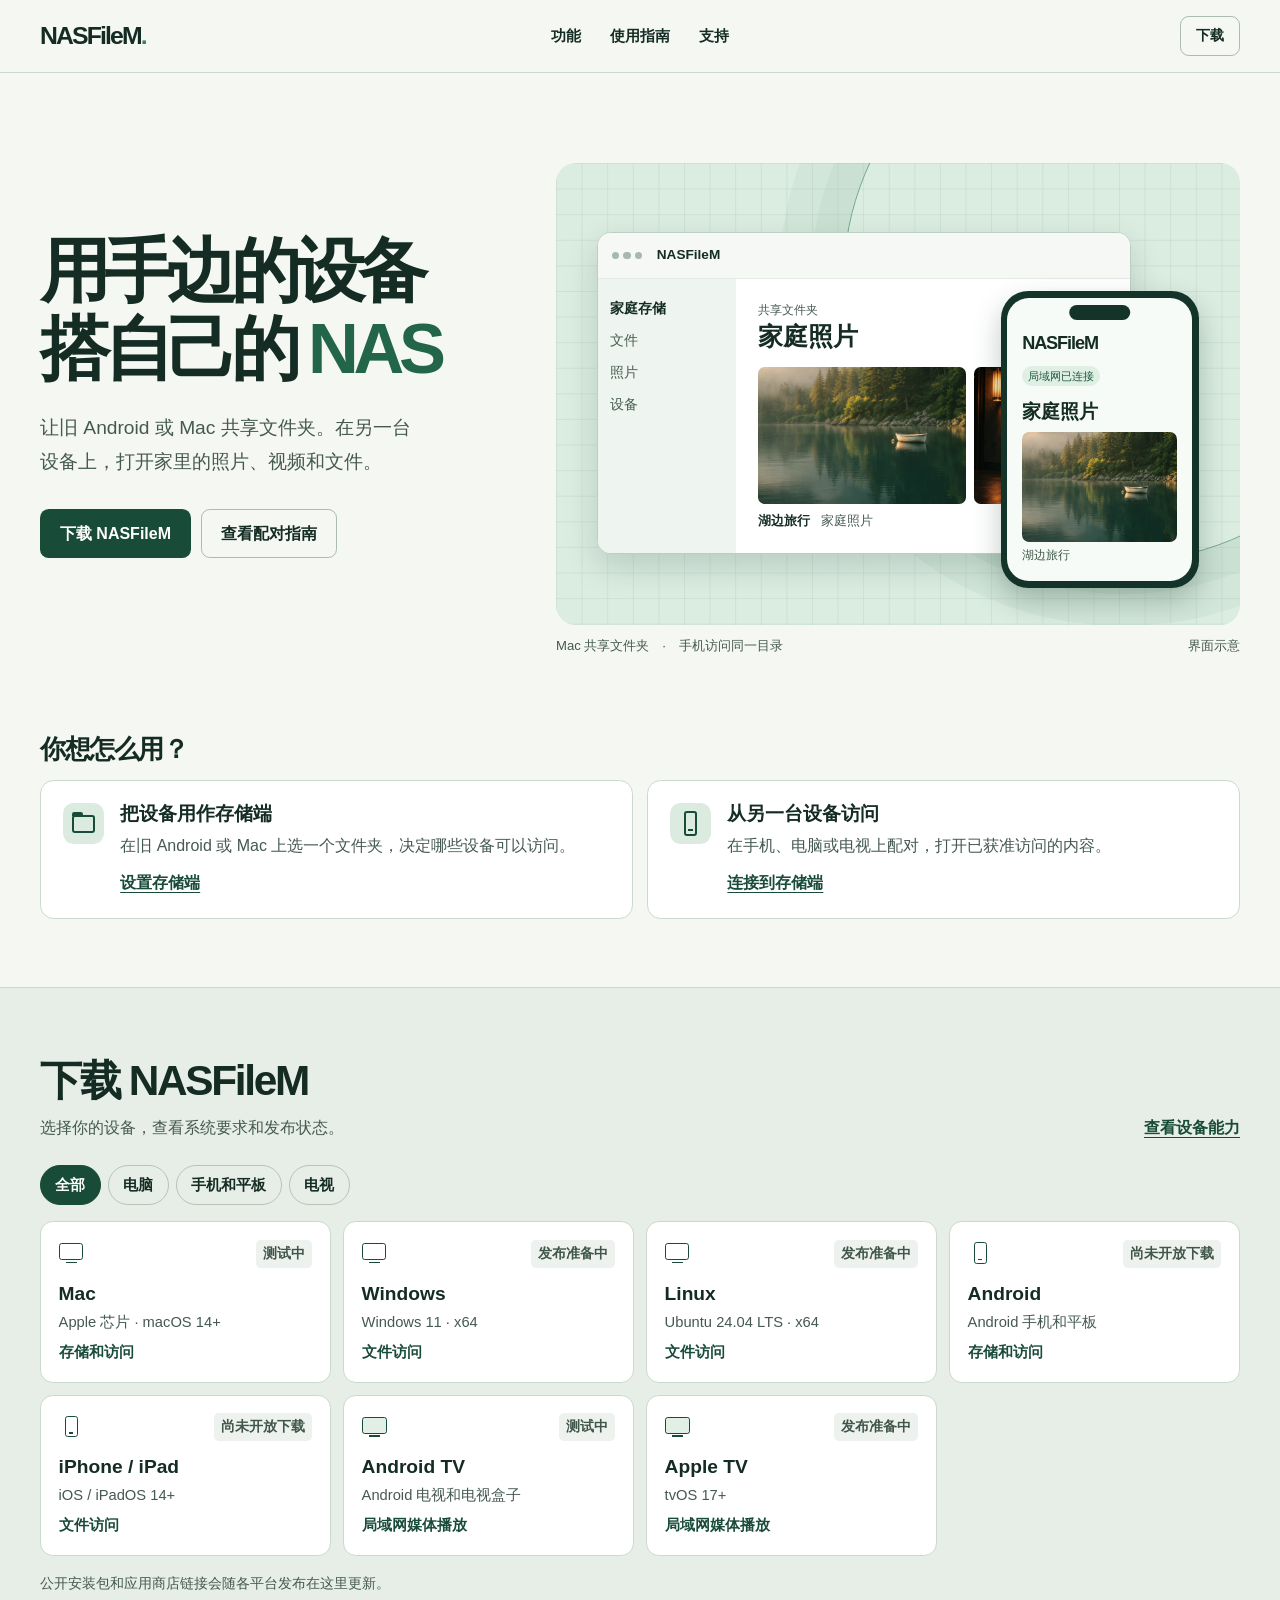
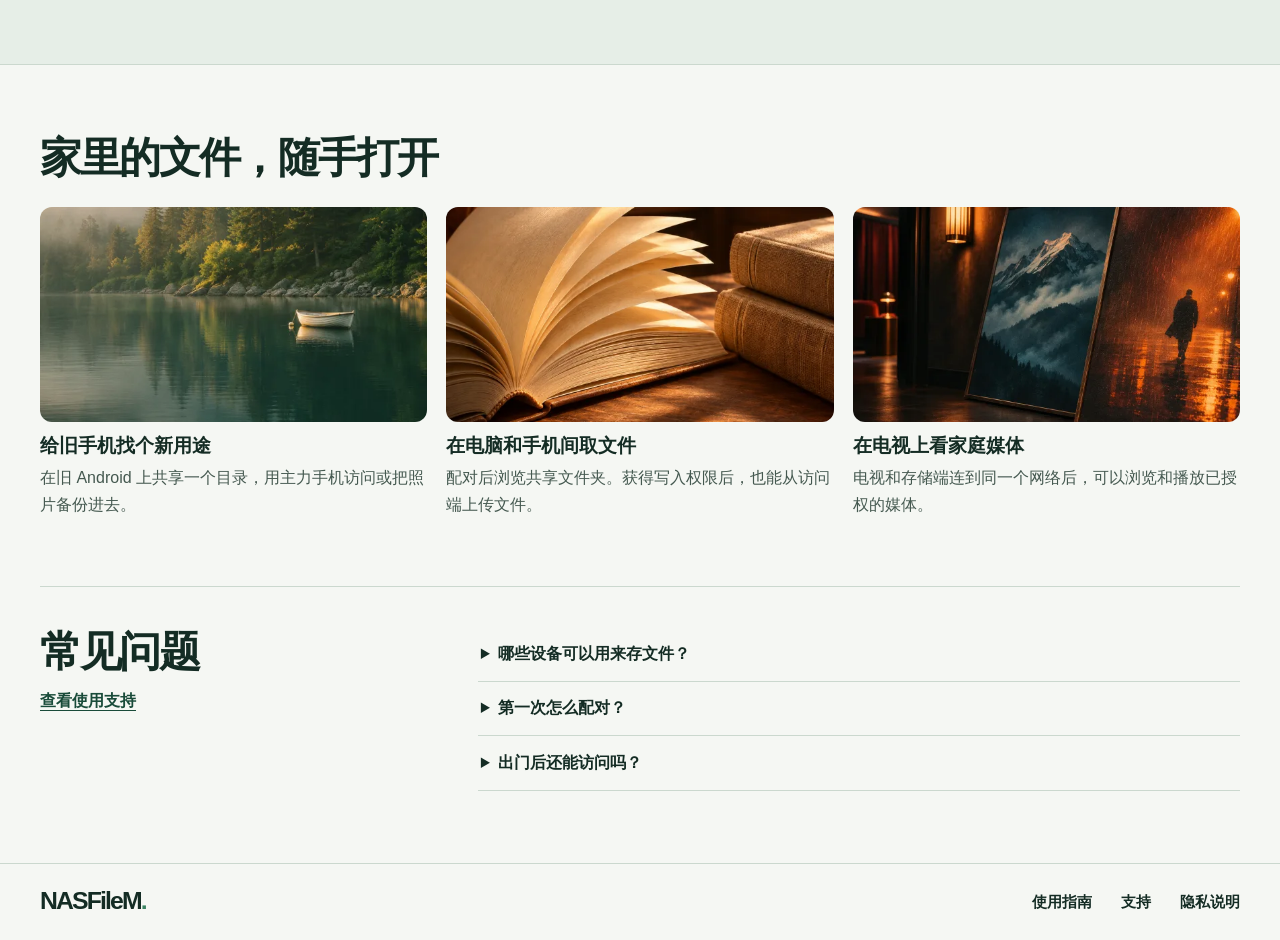
==== index.html @ f86e47be "Build NASFileM website" ====
<!doctype html>
<html lang="zh-CN">
<head>
  <meta charset="utf-8">
  <meta name="viewport" content="width=device-width, initial-scale=1">
  <meta name="theme-color" content="#f5f7f3">
  <meta name="description" content="用旧 Android 或 Mac 搭建自己的 NAS，从手机、电脑和电视访问家庭文件。查看 NASFileM 各平台的发布状态和配对指南。">
  <meta property="og:type" content="website">
  <meta property="og:title" content="NASFileM · 用手边的设备搭自己的 NAS">
  <meta property="og:description" content="在旧 Android 或 Mac 上共享文件夹，用另一台设备打开照片、视频和文件。">
  <title>NASFileM · 用手边的设备搭自己的 NAS</title>
  <link rel="stylesheet" href="assets/site.css">
  <script src="assets/releases.js" defer></script>
  <script src="assets/site.js" defer></script>
</head>
<body>
<a class="skip" href="#main">跳到主要内容</a>
<header class="site-header">
  <div class="shell header-inner">
    <a class="wordmark" href="./" aria-label="NASFileM 首页">NASFileM<span aria-hidden="true">.</span></a>
    <nav aria-label="主导航">
      <a href="#features">功能</a><a href="guide/">使用指南</a><a href="support/">支持</a>
    </nav>
    <a class="button small outline" href="#download">下载</a>
  </div>
</header>
<main id="main">
  <section class="shell hero" aria-labelledby="hero-title">
    <div class="hero-copy">
      <h1 id="hero-title">用手边的设备<br>搭自己的 <em>NAS</em></h1>
      <p>让旧 Android 或 Mac 共享文件夹。在另一台设备上，打开家里的照片、视频和文件。</p>
      <div class="actions">
        <a class="button primary" href="#download">下载 NASFileM</a>
        <a class="button outline" href="guide/">查看配对指南</a>
      </div>
    </div>
    <figure class="hero-figure">
      <div class="demo" aria-hidden="true">
        <div class="demo-desktop">
          <div class="window-bar"><span class="traffic-light"><i></i><i></i><i></i></span><span>NASFileM</span></div>
          <div class="desktop-content">
            <div class="demo-sidebar"><b>家庭存储</b><span>文件</span><span>照片</span><span>设备</span></div>
            <div class="demo-files">
              <div class="demo-file-header"><div><small>共享文件夹</small><strong>家庭照片</strong></div><span class="demo-status">共享中</span></div>
              <div class="demo-photos">
                <img src="assets/photos.webp" alt="" width="576" height="515" fetchpriority="high">
                <img src="assets/cinema.webp" alt="" width="576" height="424">
              </div>
              <div class="demo-file-caption">湖边旅行 <span>家庭照片</span></div>
            </div>
          </div>
        </div>
        <div class="demo-phone">
          <div class="phone-camera"></div>
          <div class="phone-content">
            <div class="phone-brand">NASFileM</div>
            <div class="phone-connection">局域网已连接</div>
            <b>家庭照片</b>
            <img src="assets/photos.webp" alt="" width="576" height="515">
            <div class="phone-caption">湖边旅行</div>
          </div>
        </div>
      </div>
      <figcaption><span>Mac 共享文件夹</span><span>手机访问同一目录</span><span>界面示意</span></figcaption>
    </figure>
  </section>

  <section class="shell roles" aria-labelledby="roles-title">
    <h2 id="roles-title">你想怎么用？</h2>
    <div class="role-grid">
      <article class="role">
        <span class="role-icon storage-icon" aria-hidden="true"></span>
        <div><h3>把设备用作存储端</h3><p>在旧 Android 或 Mac 上选一个文件夹，决定哪些设备可以访问。</p><a class="text-link" href="guide/#host">设置存储端</a></div>
      </article>
      <article class="role">
        <span class="role-icon access-icon" aria-hidden="true"></span>
        <div><h3>从另一台设备访问</h3><p>在手机、电脑或电视上配对，打开已获准访问的内容。</p><a class="text-link" href="guide/#pair">连接到存储端</a></div>
      </article>
    </div>
  </section>

  <section class="download-section" id="download" aria-labelledby="download-title">
    <div class="shell">
      <div class="section-heading">
        <div><h2 id="download-title">下载 NASFileM</h2><p>选择你的设备，查看系统要求和发布状态。</p></div>
        <a class="text-link" href="guide/#devices">查看设备能力</a>
      </div>
      <div class="filters" aria-label="筛选设备类型" hidden>
        <button type="button" data-filter="all" aria-pressed="true">全部</button>
        <button type="button" data-filter="desktop" aria-pressed="false">电脑</button>
        <button type="button" data-filter="mobile" aria-pressed="false">手机和平板</button>
        <button type="button" data-filter="tv" aria-pressed="false">电视</button>
      </div>
      <div class="platform-grid">
        <article class="platform" data-platform="mac" data-kind="desktop">
          <div class="platform-top"><span class="device-icon computer" aria-hidden="true"></span><span data-status>测试中</span></div>
          <h3>Mac</h3><p>Apple 芯片 · macOS 14+</p><p class="device-role">存储和访问</p><div class="release-actions" data-download></div>
        </article>
        <article class="platform" data-platform="windows" data-kind="desktop">
          <div class="platform-top"><span class="device-icon computer" aria-hidden="true"></span><span data-status>发布准备中</span></div>
          <h3>Windows</h3><p>Windows 11 · x64</p><p class="device-role">文件访问</p><div class="release-actions" data-download></div>
        </article>
        <article class="platform" data-platform="linux" data-kind="desktop">
          <div class="platform-top"><span class="device-icon computer" aria-hidden="true"></span><span data-status>发布准备中</span></div>
          <h3>Linux</h3><p>Ubuntu 24.04 LTS · x64</p><p class="device-role">文件访问</p><div class="release-actions" data-download></div>
        </article>
        <article class="platform" data-platform="android" data-kind="mobile">
          <div class="platform-top"><span class="device-icon phone" aria-hidden="true"></span><span data-status>尚未开放下载</span></div>
          <h3>Android</h3><p>Android 手机和平板</p><p class="device-role">存储和访问</p><div class="release-actions" data-download></div>
        </article>
        <article class="platform" data-platform="ios" data-kind="mobile">
          <div class="platform-top"><span class="device-icon phone" aria-hidden="true"></span><span data-status>尚未开放下载</span></div>
          <h3>iPhone / iPad</h3><p>iOS / iPadOS 14+</p><p class="device-role">文件访问</p><div class="release-actions" data-download></div>
        </article>
        <article class="platform" data-platform="android-tv" data-kind="tv">
          <div class="platform-top"><span class="device-icon television" aria-hidden="true"></span><span data-status>测试中</span></div>
          <h3>Android TV</h3><p>Android 电视和电视盒子</p><p class="device-role">局域网媒体播放</p><div class="release-actions" data-download></div>
        </article>
        <article class="platform" data-platform="apple-tv" data-kind="tv">
          <div class="platform-top"><span class="device-icon television" aria-hidden="true"></span><span data-status>发布准备中</span></div>
          <h3>Apple TV</h3><p>tvOS 17+</p><p class="device-role">局域网媒体播放</p><div class="release-actions" data-download></div>
        </article>
      </div>
      <p class="release-note" data-release-note>公开安装包和应用商店链接会随各平台发布在这里更新。</p>
    </div>
  </section>

  <section class="shell features" id="features" aria-labelledby="features-title">
    <div class="section-heading"><div><h2 id="features-title">家里的文件，随手打开</h2></div></div>
    <div class="feature-grid">
      <article><img src="assets/photos.webp" alt="" width="576" height="515" loading="lazy"><h3>给旧手机找个新用途</h3><p>在旧 Android 上共享一个目录，用主力手机访问或把照片备份进去。</p></article>
      <article><img src="assets/books.webp" alt="" width="576" height="507" loading="lazy"><h3>在电脑和手机间取文件</h3><p>配对后浏览共享文件夹。获得写入权限后，也能从访问端上传文件。</p></article>
      <article><img src="assets/cinema.webp" alt="" width="576" height="424" loading="lazy"><h3>在电视上看家庭媒体</h3><p>电视和存储端连到同一个网络后，可以浏览和播放已授权的媒体。</p></article>
    </div>
  </section>

  <section class="shell home-faq" aria-labelledby="faq-title">
    <div><h2 id="faq-title">常见问题</h2><a class="text-link" href="support/">查看使用支持</a></div>
    <div class="faq-list">
      <details><summary>哪些设备可以用来存文件？</summary><p>旧 Android 或 Apple 芯片 Mac 可以用作存储端。文件保存在你选定的文件夹中。</p></details>
      <details><summary>第一次怎么配对？</summary><p>先让两台设备连上同一个局域网。在存储端打开添加设备，访问端扫描二维码或粘贴配对码，再回到存储端批准。<a href="guide/#pair">查看配对步骤</a></p></details>
      <details><summary>出门后还能访问吗？</summary><p>支持跨网访问的平台可以在配对后尝试直连，必要时走中继。存储端需保持运行，实际可用性取决于网络。电视端使用局域网。</p></details>
    </div>
  </section>
</main>
<footer class="site-footer">
  <div class="shell footer-inner">
    <a class="wordmark" href="./" aria-label="NASFileM 首页">NASFileM<span aria-hidden="true">.</span></a>
    <nav aria-label="页脚导航"><a href="guide/">使用指南</a><a href="support/">支持</a><a href="privacy/">隐私说明</a></nav>
  </div>
</footer>
</body>
</html>
---- assets/site.css ----
:root {
  color-scheme: light;
  --paper: #f5f7f3;
  --white: #fff;
  --ink: #142c24;
  --muted: #455950;
  --forest: #194b39;
  --sage: #dcebe0;
  --line: #cbd8ce;
  --sans: -apple-system, BlinkMacSystemFont, "PingFang SC", "Noto Sans CJK SC", "Microsoft YaHei", sans-serif;
}

*, *::before, *::after { box-sizing: border-box; }
[hidden] { display: none !important; }
html { scroll-behavior: smooth; }
body { margin: 0; background: var(--paper); color: var(--ink); font: 1rem/1.65 var(--sans); }
img { display: block; max-width: 100%; }
a { color: inherit; text-underline-offset: .23em; }
button { font: inherit; }
:focus-visible { outline: 3px solid #007d5a; outline-offset: 4px; }
h1, h2, h3, p { margin: 0; }
h1, h2, h3 { line-height: 1.18; }
h2 { font-size: clamp(1.85rem, 4vw, 2.65rem); letter-spacing: -.055em; }
h3 { font-size: 1.2rem; }
p { color: var(--muted); }
section[id], article[id] { scroll-margin-top: 1.5rem; }

.shell { width: min(100% - 4rem, 75rem); margin-inline: auto; }
.skip { position: fixed; top: .75rem; left: .75rem; z-index: 5; transform: translateY(-180%); padding: .65rem 1rem; background: white; }
.skip:focus { transform: none; }
.site-header { border-bottom: 1px solid var(--line); }
.header-inner { display: grid; grid-template-columns: 1fr auto 1fr; align-items: center; gap: 1rem; min-height: 4.5rem; }
.header-inner > .button { justify-self: end; }
.wordmark { font-size: 1.55rem; font-weight: 780; letter-spacing: -.075em; line-height: 1; text-decoration: none; white-space: nowrap; }
.wordmark span { color: #398260; }
nav { display: flex; flex-wrap: wrap; gap: .85rem 1.8rem; }
nav a { font-size: .92rem; font-weight: 600; text-decoration: none; }
nav a:hover, nav a[aria-current="page"] { text-decoration: underline; }
.button { display: inline-flex; justify-content: center; align-items: center; min-height: 3.1rem; padding: .62rem 1.18rem; border: 1px solid transparent; border-radius: .55rem; font-weight: 690; text-decoration: none; line-height: 1.35; }
.button.small { min-height: 2.55rem; padding: .45rem .95rem; font-size: .9rem; }
.primary { background: var(--forest); color: var(--white); }
.primary:hover { background: #103b2b; }
.outline { border-color: #aabbaf; }
.outline:hover { background: #e7efe8; }
.text-link { display: inline-block; font-weight: 700; color: var(--forest); text-decoration-thickness: 1px; }
.text-link:hover { text-decoration-thickness: 2px; }

.hero { display: grid; grid-template-columns: 43% 57%; align-items: center; padding-block: clamp(3.1rem, 7vw, 6rem) clamp(3rem, 6vw, 5rem); }
.hero-copy { position: relative; z-index: 1; padding-right: 1.6rem; padding-bottom: 1.8rem; }
.hero h1 { font-size: clamp(2.5rem, 5.5vw, 5.2rem); font-weight: 790; letter-spacing: -.09em; line-height: 1.1; }
.hero h1 em { color: #226549; font-style: normal; letter-spacing: -.075em; }
.hero-copy p { max-width: 24rem; margin: 1.5rem 0 1.9rem; font-size: clamp(1rem, 1.7vw, 1.2rem); line-height: 1.75; }
.actions { display: flex; gap: .65rem; flex-wrap: wrap; }
.hero-figure { min-width: 0; margin: 0; }
.hero-figure figcaption { display: flex; flex-wrap: wrap; gap: .25rem .8rem; margin-top: .65rem; color: var(--muted); font-size: .82rem; }
.hero-figure figcaption span:first-child::after { content: "·"; margin-left: .8rem; }
.hero-figure figcaption span:last-child { margin-inline-start: auto; }
.demo {
  position: relative;
  isolation: isolate;
  overflow: hidden;
  aspect-ratio: 1.48;
  border-radius: 1.25rem;
  container-type: inline-size;
  background-color: #dbece1;
  background-image: linear-gradient(#245b3f13 1px, transparent 1px), linear-gradient(90deg, #245b3f13 1px, transparent 1px);
  background-size: 1.6rem 1.6rem;
}
.demo::before { content: ""; position: absolute; z-index: -1; width: 82%; aspect-ratio: 1; top: -35%; right: -24%; border: 1px solid #75a68b; border-radius: 50%; box-shadow: 0 0 0 2rem #98bca822, 0 0 0 4rem #98bca822; }
.demo-desktop { position: absolute; left: 6%; top: 15%; width: 78%; border-radius: .85rem; overflow: hidden; background: var(--white); box-shadow: 0 .8rem 2rem #14382b2b; border: 1px solid #b9cfc1; }
.window-bar { display: flex; align-items: center; gap: 2.1cqw; padding: 1.6cqw 2cqw; border-bottom: 1px solid #e4ebe6; background: #f5f8f5; font-weight: 750; font-size: clamp(.58rem, 2cqw, .85rem); }
.traffic-light { display: flex; gap: .6cqw; }
.traffic-light i { width: 1.1cqw; height: 1.1cqw; border-radius: 50%; background: #a7b9ae; }
.desktop-content { display: grid; grid-template-columns: 26% 74%; }
.demo-sidebar { padding: 3.2cqw 1.8cqw; background: #eef4ef; display: flex; flex-direction: column; gap: 2.15cqw; font-size: 2cqw; line-height: 1.25; }
.demo-sidebar span { color: #485d50; }
.demo-files { padding: 3.2cqw 3.2cqw 3.1cqw; }
.demo-file-header { display: flex; align-items: end; justify-content: space-between; margin-bottom: 2.1cqw; gap: 1cqw; }
.demo-file-header small, .demo-file-header strong { display: block; }
.demo-file-header small { color: var(--muted); font-size: 1.8cqw; }
.demo-file-header strong { font-size: 3.7cqw; line-height: 1.25; }
.demo-status { font-size: 1.75cqw; color: var(--forest); background: #dceee0; border-radius: 999px; padding: .4cqw 1.3cqw; white-space: nowrap; }
.demo-photos { display: grid; grid-template-columns: 1.55fr 1fr; gap: 1.1cqw; }
.demo-photos img { width: 100%; height: 20cqw; object-fit: cover; border-radius: .42rem; }
.demo-file-caption { margin-top: 1.1cqw; font-size: 1.85cqw; font-weight: 650; }
.demo-file-caption span { color: var(--muted); margin-left: 1.1cqw; font-weight: 400; }
.demo-phone { position: absolute; right: 6%; bottom: 8%; width: 29%; border-radius: 4cqw; background: #153429; padding: 1cqw; box-shadow: 0 .8rem 1.7rem #14382b45; }
.phone-camera { position: absolute; width: 9cqw; height: 2.15cqw; border-radius: 999px; top: 2.05cqw; left: 50%; translate: -50% 0; background: #153429; }
.phone-content { min-height: 41cqw; padding: 4.6cqw 2.15cqw 2.3cqw; background: #f7fbf7; border-radius: 3.2cqw; }
.phone-brand { font-size: 2.65cqw; font-weight: 780; letter-spacing: -.06em; }
.phone-connection { color: #1f5940; background: #dfefe2; border-radius: 999px; width: fit-content; margin: 1cqw 0 1.45cqw; padding: .15cqw .9cqw; font-size: 1.6cqw; }
.phone-content b { display: block; font-size: 2.75cqw; margin-bottom: .8cqw; }
.phone-content img { width: 100%; height: 16cqw; object-fit: cover; border-radius: .45rem; }
.phone-caption { color: #42594b; font-size: 1.8cqw; margin-top: .5cqw; }

.roles { padding-bottom: 4.25rem; }
.roles h2 { font-size: 1.65rem; margin-bottom: .95rem; }
.role-grid { display: grid; grid-template-columns: 1fr 1fr; gap: .9rem; }
.role { display: grid; grid-template-columns: auto 1fr; gap: 1rem; background: var(--white); padding: 1.35rem; border: 1px solid var(--line); border-radius: .85rem; }
.role p { margin: .5rem 0 .65rem; }
.role-icon { display: block; position: relative; width: 2.6rem; height: 2.6rem; background: var(--sage); border-radius: .65rem; color: var(--forest); }
.role-icon::before, .role-icon::after, .device-icon::before, .device-icon::after { content: ""; position: absolute; }
.storage-icon::before { inset: .8rem .6rem .7rem; border: 2px solid; border-radius: .18rem; }
.storage-icon::after { top: .61rem; left: .6rem; width: .65rem; height: .21rem; background: currentColor; border-radius: .14rem .14rem 0 0; }
.access-icon::before { inset: .54rem .88rem; border: 2px solid; border-radius: .18rem; }
.access-icon::after { bottom: .84rem; left: 1.14rem; width: .32rem; height: 2px; background: currentColor; }
.section-heading { display: flex; flex-wrap: wrap; justify-content: space-between; align-items: end; gap: .65rem 1.5rem; margin-bottom: 1.5rem; }
.section-heading p { margin-top: .55rem; }

.download-section { padding-block: 4.25rem; background: #e6eee7; border-block: 1px solid var(--line); }
.filters { display: flex; flex-wrap: wrap; gap: .45rem; margin-bottom: 1rem; }
.filters button { cursor: pointer; padding: .38rem .9rem; min-height: 2.5rem; border: 1px solid #b4c5b8; border-radius: 999px; background: transparent; color: var(--ink); font-size: .91rem; font-weight: 620; }
.filters button:hover { background: #d5e5d8; }
.filters button[aria-pressed="true"] { background: var(--forest); color: var(--white); border-color: var(--forest); }
.platform-grid { display: grid; grid-template-columns: repeat(4, minmax(0, 1fr)); gap: .75rem; }
.platform { display: flex; flex-direction: column; min-width: 0; background: var(--white); border: 1px solid var(--line); border-radius: .8rem; padding: 1.1rem; }
.platform-top { display: flex; justify-content: space-between; align-items: center; gap: .35rem; margin-bottom: .95rem; }
.platform-top [data-status] { text-align: center; color: #41564a; background: #edf2ee; font-size: .85rem; font-weight: 620; padding: .18rem .45rem; border-radius: .3rem; }
.platform-top .released { background: #dceee0; color: #194b39; }
.platform h3 { margin-bottom: .25rem; }
.platform p { font-size: .92rem; }
.platform p.device-role { margin-top: .35rem; color: var(--forest); font-weight: 670; }
.device-icon { display: inline-block; flex: 0 0 auto; position: relative; width: 1.6rem; height: 1.5rem; color: var(--forest); }
.device-icon::before { border: 1.6px solid; border-radius: .17rem; }
.computer::before, .television::before { inset: .1rem .05rem .35rem; }
.computer::after, .television::after { bottom: .15rem; left: .47rem; width: .65rem; height: 1.5px; background: currentColor; }
.television::before { inset: .1rem 0 .35rem; background: #e1efe5; }
.phone::before { inset: .04rem .39rem .12rem; }
.phone::after { inset: auto .67rem .35rem; height: 1.5px; background: currentColor; }
.release-actions { display: flex; flex-direction: column; align-items: start; gap: .4rem; }
.release-actions:not(:empty) { margin-top: .85rem; }
.release-actions span { color: var(--muted); font-size: .88rem; }
.store-badge { display: inline-block; max-width: 100%; }
.store-badge img { width: auto; height: 2.5rem; object-fit: contain; }
.release-note { margin-top: 1rem; font-size: .9rem; }

.features { padding-block: 4.25rem; }
.feature-grid { display: grid; grid-template-columns: repeat(3, minmax(0, 1fr)); gap: 1.2rem; }
.feature-grid img { width: 100%; aspect-ratio: 1.8; height: auto; object-fit: cover; border-radius: .75rem; }
.feature-grid h3 { margin: .85rem 0 .45rem; }
.home-faq { display: grid; grid-template-columns: minmax(12rem, .7fr) 1.3fr; gap: 1.7rem; padding-block: 2.5rem 4.5rem; border-top: 1px solid var(--line); }
.home-faq .text-link { margin-top: .7rem; }
details { border-bottom: 1px solid var(--line); }
summary { cursor: pointer; padding: .85rem .2rem; font-weight: 680; }
details p { padding: 0 .2rem 1.05rem; }
details p a { display: inline-block; margin-inline-start: .5rem; }
.site-footer { border-top: 1px solid var(--line); padding-block: 1.6rem; }
.footer-inner { display: flex; flex-wrap: wrap; justify-content: space-between; align-items: center; gap: 1rem; }

.prose { max-width: 55rem; min-height: 60vh; padding-block: 3.5rem 4rem; }
.prose h1 { font-size: clamp(2.15rem, 6vw, 4rem); letter-spacing: -.07em; margin-bottom: .65rem; }
.prose .intro { font-size: 1.12rem; max-width: 38rem; }
.prose > section { margin-top: 2.25rem; padding-top: 1.5rem; border-top: 1px solid var(--line); }
.prose h2 { margin-bottom: .75rem; font-size: 1.65rem; letter-spacing: -.04em; }
.prose h3 { margin: 1rem 0 .5rem; }
.prose p + p { margin-top: .8rem; }
.prose li + li { margin-top: .45rem; }
.prose .actions, .prose .text-link { margin-top: 1rem; }
.device-table { border-collapse: collapse; width: 100%; font-size: .94rem; line-height: 1.45; }
.device-table th, .device-table td { padding: .7rem .45rem; border-bottom: 1px solid var(--line); text-align: start; }
.device-table th { font-weight: 690; }
.device-table tbody td { color: var(--muted); }

@media (max-width: 63rem) {
  .platform-grid { grid-template-columns: repeat(3, minmax(0, 1fr)); }
  .hero h1 { letter-spacing: -.075em; }
}
@media (max-width: 48rem) {
  .shell { width: min(100% - 2.75rem, 75rem); }
  .hero { grid-template-columns: 1fr; gap: 1.4rem; }
  .hero-copy { padding: 0; }
  .hero h1 { font-size: clamp(2.6rem, 9.5vw, 4.15rem); }
  .hero-copy p { margin-block: .95rem 1.2rem; }
  .platform-grid { grid-template-columns: repeat(2, minmax(0, 1fr)); }
  .features, .download-section { padding-block: 3rem; }
  .roles { padding-bottom: 3rem; }
  .home-faq { grid-template-columns: 1fr; gap: .6rem; padding-bottom: 3rem; }
}
@media (max-width: 37rem) {
  .shell { width: calc(100% - 2rem); }
  .header-inner { grid-template-columns: 1fr auto; padding-block: .85rem .65rem; gap: .65rem; }
  .header-inner > nav { grid-column: 1 / -1; grid-row: 2; gap: .55rem 1.25rem; }
  .hero { padding-block: 2.35rem 2.65rem; }
  .role-grid, .feature-grid { grid-template-columns: 1fr; }
  .feature-grid { gap: 1.5rem; }
  .feature-grid img { aspect-ratio: 2; }
  .platform { padding: .75rem; }
  .platform-top { align-items: start; flex-direction: column; margin-bottom: .55rem; }
  .platform-top [data-status] { font-size: .8rem; }
  .button { padding-inline: .8rem; }
  .prose { padding-block: 2.5rem; }
}
@media (prefers-reduced-motion: reduce) {
  html { scroll-behavior: auto; }
}
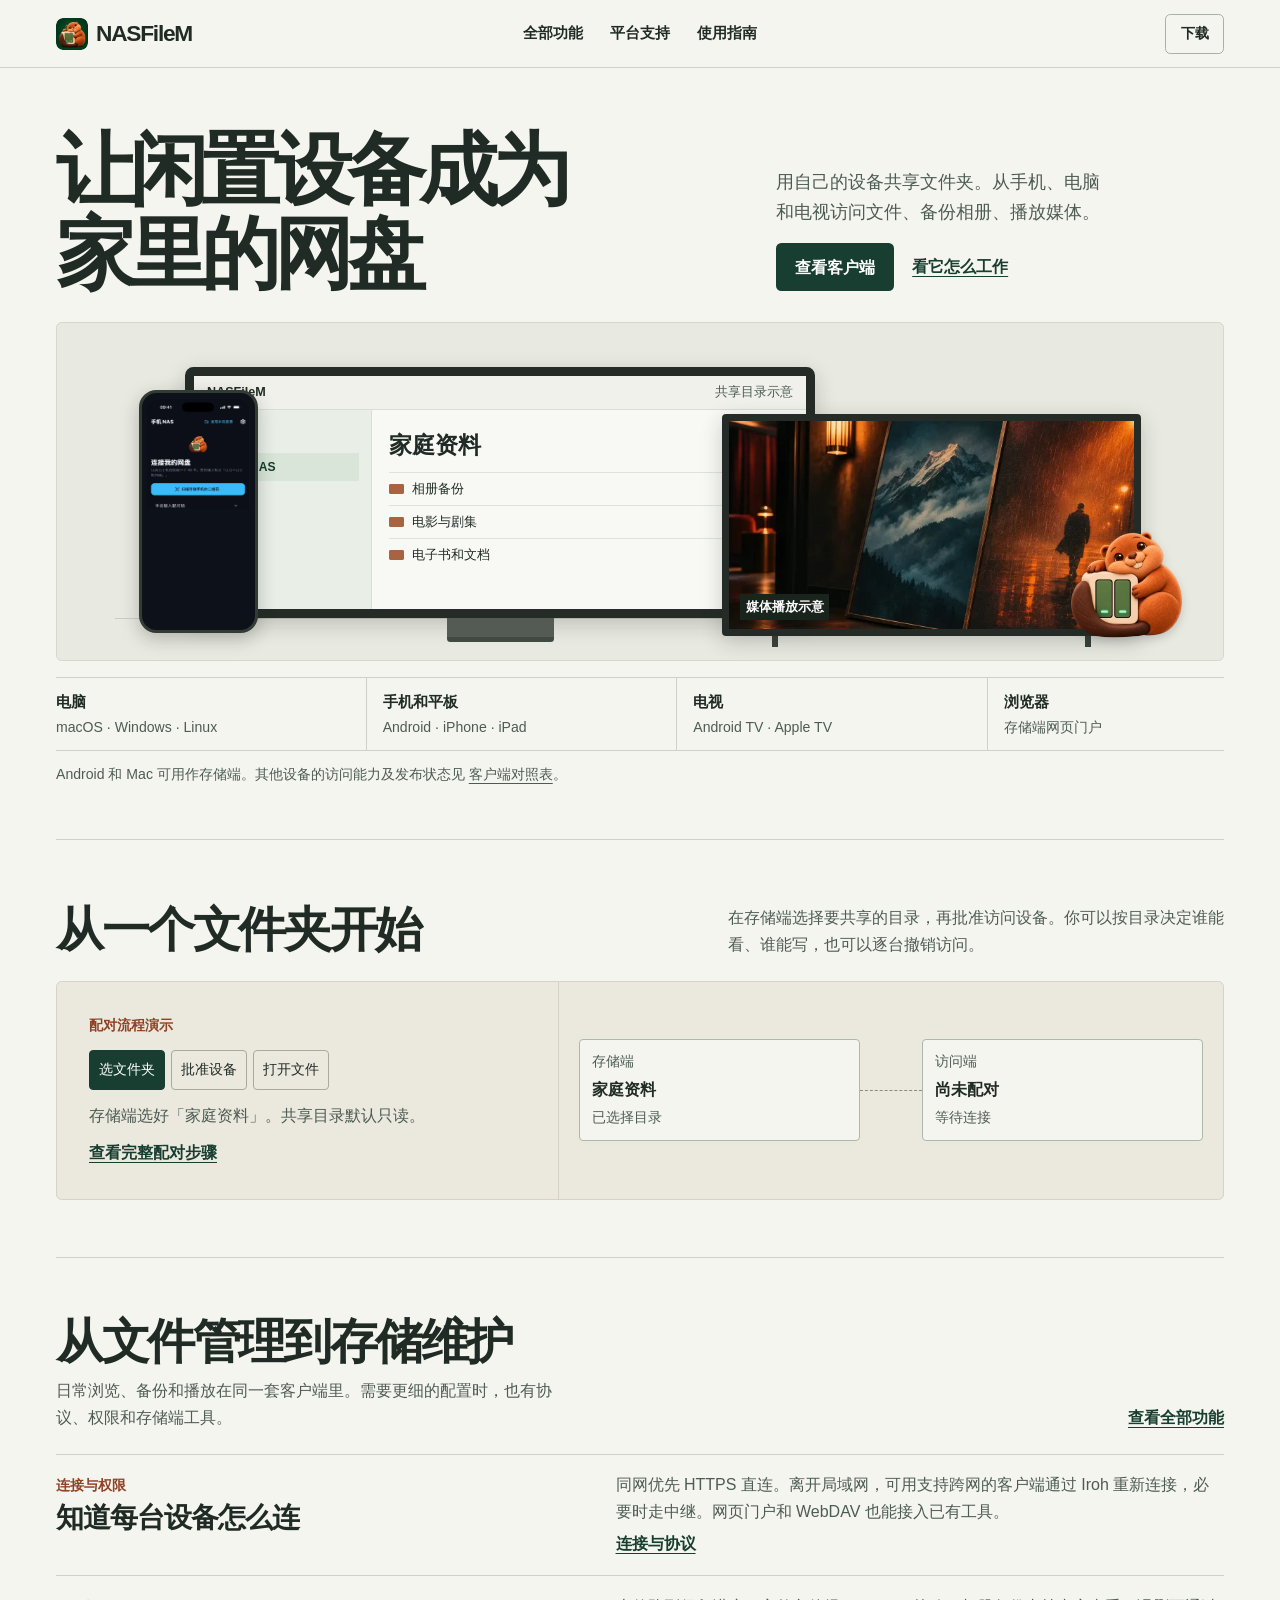
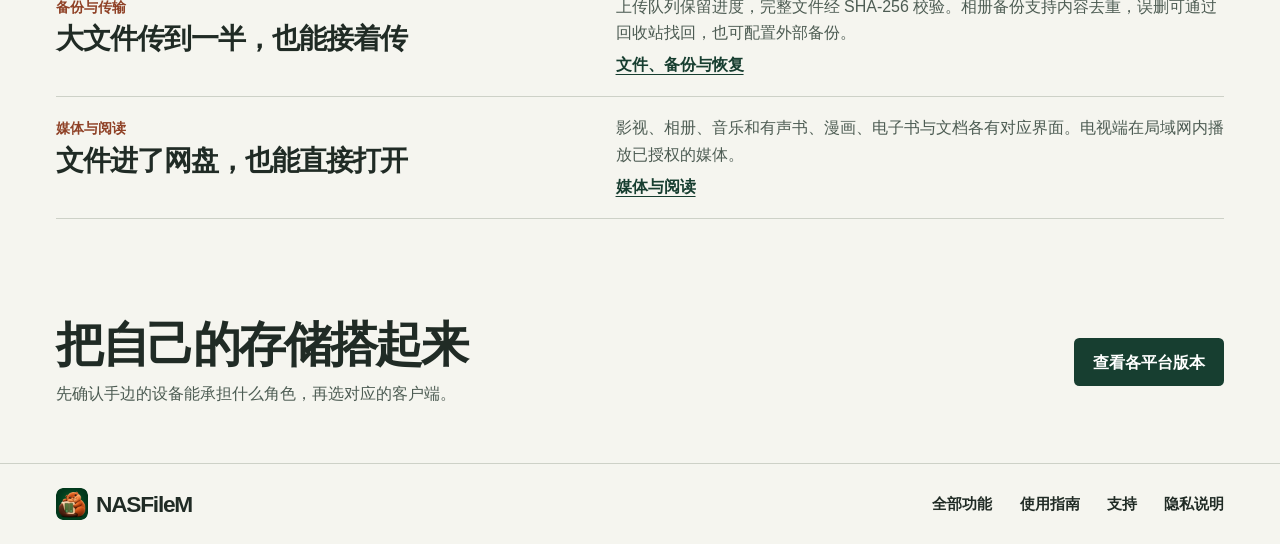
==== commit f2f8ad5b: "Redesign NASFileM site and document platform support" ====
--- a/index.html
+++ b/index.html
@@ -3,151 +3,127 @@
 <head>
   <meta charset="utf-8">
   <meta name="viewport" content="width=device-width, initial-scale=1">
-  <meta name="theme-color" content="#f5f7f3">
-  <meta name="description" content="用旧 Android 或 Mac 搭建自己的 NAS，从手机、电脑和电视访问家庭文件。查看 NASFileM 各平台的发布状态和配对指南。">
+  <meta name="theme-color" content="#f5f5ef">
+  <meta name="description" content="NASFileM 让闲置设备成为家里的网盘。支持手机、平板、电脑和电视客户端，提供文件访问、备份、媒体库和高级存储工具。">
   <meta property="og:type" content="website">
-  <meta property="og:title" content="NASFileM · 用手边的设备搭自己的 NAS">
-  <meta property="og:description" content="在旧 Android 或 Mac 上共享文件夹，用另一台设备打开照片、视频和文件。">
-  <title>NASFileM · 用手边的设备搭自己的 NAS</title>
+  <meta property="og:title" content="NASFileM · 让闲置设备成为家里的网盘">
+  <meta property="og:description" content="用自己的设备共享文件夹，在手机、电脑和电视上访问。">
+  <meta property="og:image" content="https://longdabo.github.io/nasfilem-site/assets/brand/share-1200x630.png">
+  <title>NASFileM · 让闲置设备成为家里的网盘</title>
+  <link rel="icon" href="assets/brand/favicon.ico">
+  <link rel="apple-touch-icon" href="assets/brand/apple-touch-icon.png">
   <link rel="stylesheet" href="assets/site.css">
-  <script src="assets/releases.js" defer></script>
   <script src="assets/site.js" defer></script>
 </head>
 <body>
 <a class="skip" href="#main">跳到主要内容</a>
 <header class="site-header">
   <div class="shell header-inner">
-    <a class="wordmark" href="./" aria-label="NASFileM 首页">NASFileM<span aria-hidden="true">.</span></a>
-    <nav aria-label="主导航">
-      <a href="#features">功能</a><a href="guide/">使用指南</a><a href="support/">支持</a>
-    </nav>
-    <a class="button small outline" href="#download">下载</a>
+    <a class="wordmark" href="./" aria-label="NASFileM 首页"><img src="assets/brand/logo-96.png" alt="" width="32" height="32">NASFileM</a>
+    <nav aria-label="主导航"><a href="features/">全部功能</a><a href="#clients">平台支持</a><a href="guide/">使用指南</a></nav>
+    <a class="button small outline" href="download/">下载</a>
   </div>
 </header>
 <main id="main">
-  <section class="shell hero" aria-labelledby="hero-title">
-    <div class="hero-copy">
-      <h1 id="hero-title">用手边的设备<br>搭自己的 <em>NAS</em></h1>
-      <p>让旧 Android 或 Mac 共享文件夹。在另一台设备上，打开家里的照片、视频和文件。</p>
-      <div class="actions">
-        <a class="button primary" href="#download">下载 NASFileM</a>
-        <a class="button outline" href="guide/">查看配对指南</a>
+  <section class="shell cover" aria-labelledby="hero-title">
+    <div class="cover-heading">
+      <h1 id="hero-title">让闲置设备成为<br>家里的网盘</h1>
+      <div class="cover-intro">
+        <p>用自己的设备共享文件夹。从手机、电脑和电视访问文件、备份相册、播放媒体。</p>
+        <div class="actions"><a class="button primary" href="download/">查看客户端</a><a class="text-link" href="#pairing">看它怎么工作</a></div>
       </div>
     </div>
-    <figure class="hero-figure">
-      <div class="demo" aria-hidden="true">
-        <div class="demo-desktop">
-          <div class="window-bar"><span class="traffic-light"><i></i><i></i><i></i></span><span>NASFileM</span></div>
-          <div class="desktop-content">
-            <div class="demo-sidebar"><b>家庭存储</b><span>文件</span><span>照片</span><span>设备</span></div>
-            <div class="demo-files">
-              <div class="demo-file-header"><div><small>共享文件夹</small><strong>家庭照片</strong></div><span class="demo-status">共享中</span></div>
-              <div class="demo-photos">
-                <img src="assets/photos.webp" alt="" width="576" height="515" fetchpriority="high">
-                <img src="assets/cinema.webp" alt="" width="576" height="424">
+
+    <figure class="device-figure" id="clients">
+      <div class="device-scene">
+        <div class="scene-desktop">
+          <div class="scene-screen">
+            <div class="scene-window-bar"><span>NASFileM</span><span>共享目录示意</span></div>
+            <div class="scene-window-body">
+              <div class="scene-sidebar"><span>我的存储</span><strong>家里的 NAS</strong><span>文件</span><span>媒体库</span></div>
+              <div class="scene-files">
+                <strong>家庭资料</strong>
+                <div class="scene-file"><i class="folder" aria-hidden="true"></i><span>相册备份</span></div>
+                <div class="scene-file"><i class="folder" aria-hidden="true"></i><span>电影与剧集</span></div>
+                <div class="scene-file"><i class="folder" aria-hidden="true"></i><span>电子书和文档</span></div>
               </div>
-              <div class="demo-file-caption">湖边旅行 <span>家庭照片</span></div>
             </div>
           </div>
+          <div class="desktop-foot" aria-hidden="true"></div>
         </div>
-        <div class="demo-phone">
-          <div class="phone-camera"></div>
-          <div class="phone-content">
-            <div class="phone-brand">NASFileM</div>
-            <div class="phone-connection">局域网已连接</div>
-            <b>家庭照片</b>
-            <img src="assets/photos.webp" alt="" width="576" height="515">
-            <div class="phone-caption">湖边旅行</div>
+        <div class="scene-tv">
+          <div class="scene-tv-art">
+            <img src="assets/cinema.webp" width="576" height="424" alt="">
+            <span>媒体播放示意</span>
           </div>
+          <div class="tv-feet" aria-hidden="true"></div>
         </div>
+        <div class="scene-phone"><img src="assets/app-iphone.webp" width="480" height="522" alt="NASFileM iPhone 客户端的首次配对界面" fetchpriority="high"></div>
+        <img class="scene-beaver" src="assets/brand/beaver.webp" width="768" height="768" alt="">
       </div>
-      <figcaption><span>Mac 共享文件夹</span><span>手机访问同一目录</span><span>界面示意</span></figcaption>
+      <figcaption class="platform-lineup">
+        <div><strong>电脑</strong><span>macOS · Windows · Linux</span></div>
+        <div><strong>手机和平板</strong><span>Android · iPhone · iPad</span></div>
+        <div><strong>电视</strong><span>Android TV · Apple TV</span></div>
+        <div><strong>浏览器</strong><span>存储端网页门户</span></div>
+      </figcaption>
     </figure>
+    <p class="cover-note">Android 和 Mac 可用作存储端。其他设备的访问能力及发布状态见 <a href="download/">客户端对照表</a>。</p>
   </section>
 
-  <section class="shell roles" aria-labelledby="roles-title">
-    <h2 id="roles-title">你想怎么用？</h2>
-    <div class="role-grid">
-      <article class="role">
-        <span class="role-icon storage-icon" aria-hidden="true"></span>
-        <div><h3>把设备用作存储端</h3><p>在旧 Android 或 Mac 上选一个文件夹，决定哪些设备可以访问。</p><a class="text-link" href="guide/#host">设置存储端</a></div>
+  <section class="section shell" id="pairing" aria-labelledby="pairing-title">
+    <div class="chapter-head">
+      <h2 id="pairing-title">从一个文件夹开始</h2>
+      <p>在存储端选择要共享的目录，再批准访问设备。你可以按目录决定谁能看、谁能写，也可以逐台撤销访问。</p>
+    </div>
+    <div class="pairing-demo" data-pairing>
+      <div class="pairing-controls">
+        <p class="demo-caption">配对流程演示</p>
+        <div class="step-buttons" role="group" aria-label="选择配对步骤" hidden>
+          <button type="button" data-step="0" aria-pressed="true" aria-controls="pairing-state">选文件夹</button>
+          <button type="button" data-step="1" aria-pressed="false" aria-controls="pairing-state">批准设备</button>
+          <button type="button" data-step="2" aria-pressed="false" aria-controls="pairing-state">打开文件</button>
+        </div>
+        <p id="pairing-state" aria-live="polite">存储端选好「家庭资料」。共享目录默认只读。</p>
+        <a class="text-link" href="guide/#pair">查看完整配对步骤</a>
+      </div>
+      <div class="pairing-state">
+        <div class="pair-node"><span>存储端</span><strong>家庭资料</strong><small data-host-status>已选择目录</small></div>
+        <div class="pair-connection" aria-hidden="true"></div>
+        <div class="pair-node client"><span>访问端</span><strong data-client-title>尚未配对</strong><small data-client-status>等待连接</small></div>
+      </div>
+    </div>
+  </section>
+
+  <section class="section shell capabilities" id="features" aria-labelledby="capabilities-title">
+    <div class="chapter-head">
+      <div><h2 id="capabilities-title">从文件管理到存储维护</h2><p>日常浏览、备份和播放在同一套客户端里。需要更细的配置时，也有协议、权限和存储端工具。</p></div>
+      <a class="text-link" href="features/">查看全部功能</a>
+    </div>
+    <div class="feature-rows">
+      <article class="feature-row">
+        <div class="feature-label"><span>连接与权限</span><h3>知道每台设备怎么连</h3></div>
+        <div><p>同网优先 HTTPS 直连。离开局域网，可用支持跨网的客户端通过 Iroh 重新连接，必要时走中继。网页门户和 WebDAV 也能接入已有工具。</p><a class="text-link" href="features/#connection">连接与协议</a></div>
       </article>
-      <article class="role">
-        <span class="role-icon access-icon" aria-hidden="true"></span>
-        <div><h3>从另一台设备访问</h3><p>在手机、电脑或电视上配对，打开已获准访问的内容。</p><a class="text-link" href="guide/#pair">连接到存储端</a></div>
+      <article class="feature-row">
+        <div class="feature-label"><span>备份与传输</span><h3>大文件传到一半，也能接着传</h3></div>
+        <div><p>上传队列保留进度，完整文件经 SHA-256 校验。相册备份支持内容去重，误删可通过回收站找回，也可配置外部备份。</p><a class="text-link" href="features/#data">文件、备份与恢复</a></div>
+      </article>
+      <article class="feature-row">
+        <div class="feature-label"><span>媒体与阅读</span><h3>文件进了网盘，也能直接打开</h3></div>
+        <div><p>影视、相册、音乐和有声书、漫画、电子书与文档各有对应界面。电视端在局域网内播放已授权的媒体。</p><a class="text-link" href="features/#media">媒体与阅读</a></div>
       </article>
     </div>
   </section>
 
-  <section class="download-section" id="download" aria-labelledby="download-title">
-    <div class="shell">
-      <div class="section-heading">
-        <div><h2 id="download-title">下载 NASFileM</h2><p>选择你的设备，查看系统要求和发布状态。</p></div>
-        <a class="text-link" href="guide/#devices">查看设备能力</a>
-      </div>
-      <div class="filters" aria-label="筛选设备类型" hidden>
-        <button type="button" data-filter="all" aria-pressed="true">全部</button>
-        <button type="button" data-filter="desktop" aria-pressed="false">电脑</button>
-        <button type="button" data-filter="mobile" aria-pressed="false">手机和平板</button>
-        <button type="button" data-filter="tv" aria-pressed="false">电视</button>
-      </div>
-      <div class="platform-grid">
-        <article class="platform" data-platform="mac" data-kind="desktop">
-          <div class="platform-top"><span class="device-icon computer" aria-hidden="true"></span><span data-status>测试中</span></div>
-          <h3>Mac</h3><p>Apple 芯片 · macOS 14+</p><p class="device-role">存储和访问</p><div class="release-actions" data-download></div>
-        </article>
-        <article class="platform" data-platform="windows" data-kind="desktop">
-          <div class="platform-top"><span class="device-icon computer" aria-hidden="true"></span><span data-status>发布准备中</span></div>
-          <h3>Windows</h3><p>Windows 11 · x64</p><p class="device-role">文件访问</p><div class="release-actions" data-download></div>
-        </article>
-        <article class="platform" data-platform="linux" data-kind="desktop">
-          <div class="platform-top"><span class="device-icon computer" aria-hidden="true"></span><span data-status>发布准备中</span></div>
-          <h3>Linux</h3><p>Ubuntu 24.04 LTS · x64</p><p class="device-role">文件访问</p><div class="release-actions" data-download></div>
-        </article>
-        <article class="platform" data-platform="android" data-kind="mobile">
-          <div class="platform-top"><span class="device-icon phone" aria-hidden="true"></span><span data-status>尚未开放下载</span></div>
-          <h3>Android</h3><p>Android 手机和平板</p><p class="device-role">存储和访问</p><div class="release-actions" data-download></div>
-        </article>
-        <article class="platform" data-platform="ios" data-kind="mobile">
-          <div class="platform-top"><span class="device-icon phone" aria-hidden="true"></span><span data-status>尚未开放下载</span></div>
-          <h3>iPhone / iPad</h3><p>iOS / iPadOS 14+</p><p class="device-role">文件访问</p><div class="release-actions" data-download></div>
-        </article>
-        <article class="platform" data-platform="android-tv" data-kind="tv">
-          <div class="platform-top"><span class="device-icon television" aria-hidden="true"></span><span data-status>测试中</span></div>
-          <h3>Android TV</h3><p>Android 电视和电视盒子</p><p class="device-role">局域网媒体播放</p><div class="release-actions" data-download></div>
-        </article>
-        <article class="platform" data-platform="apple-tv" data-kind="tv">
-          <div class="platform-top"><span class="device-icon television" aria-hidden="true"></span><span data-status>发布准备中</span></div>
-          <h3>Apple TV</h3><p>tvOS 17+</p><p class="device-role">局域网媒体播放</p><div class="release-actions" data-download></div>
-        </article>
-      </div>
-      <p class="release-note" data-release-note>公开安装包和应用商店链接会随各平台发布在这里更新。</p>
-    </div>
-  </section>
-
-  <section class="shell features" id="features" aria-labelledby="features-title">
-    <div class="section-heading"><div><h2 id="features-title">家里的文件，随手打开</h2></div></div>
-    <div class="feature-grid">
-      <article><img src="assets/photos.webp" alt="" width="576" height="515" loading="lazy"><h3>给旧手机找个新用途</h3><p>在旧 Android 上共享一个目录，用主力手机访问或把照片备份进去。</p></article>
-      <article><img src="assets/books.webp" alt="" width="576" height="507" loading="lazy"><h3>在电脑和手机间取文件</h3><p>配对后浏览共享文件夹。获得写入权限后，也能从访问端上传文件。</p></article>
-      <article><img src="assets/cinema.webp" alt="" width="576" height="424" loading="lazy"><h3>在电视上看家庭媒体</h3><p>电视和存储端连到同一个网络后，可以浏览和播放已授权的媒体。</p></article>
-    </div>
-  </section>
-
-  <section class="shell home-faq" aria-labelledby="faq-title">
-    <div><h2 id="faq-title">常见问题</h2><a class="text-link" href="support/">查看使用支持</a></div>
-    <div class="faq-list">
-      <details><summary>哪些设备可以用来存文件？</summary><p>旧 Android 或 Apple 芯片 Mac 可以用作存储端。文件保存在你选定的文件夹中。</p></details>
-      <details><summary>第一次怎么配对？</summary><p>先让两台设备连上同一个局域网。在存储端打开添加设备，访问端扫描二维码或粘贴配对码，再回到存储端批准。<a href="guide/#pair">查看配对步骤</a></p></details>
-      <details><summary>出门后还能访问吗？</summary><p>支持跨网访问的平台可以在配对后尝试直连，必要时走中继。存储端需保持运行，实际可用性取决于网络。电视端使用局域网。</p></details>
-    </div>
+  <section class="shell explore" id="download" aria-labelledby="explore-title">
+    <div><h2 id="explore-title">把自己的存储搭起来</h2><p>先确认手边的设备能承担什么角色，再选对应的客户端。</p></div>
+    <a class="button primary" href="download/">查看各平台版本</a>
   </section>
 </main>
-<footer class="site-footer">
-  <div class="shell footer-inner">
-    <a class="wordmark" href="./" aria-label="NASFileM 首页">NASFileM<span aria-hidden="true">.</span></a>
-    <nav aria-label="页脚导航"><a href="guide/">使用指南</a><a href="support/">支持</a><a href="privacy/">隐私说明</a></nav>
-  </div>
-</footer>
+<footer class="site-footer"><div class="shell footer-inner">
+  <a class="wordmark" href="./" aria-label="NASFileM 首页"><img src="assets/brand/logo-96.png" alt="" width="32" height="32">NASFileM</a>
+  <nav aria-label="页脚导航"><a href="features/">全部功能</a><a href="guide/">使用指南</a><a href="support/">支持</a><a href="privacy/">隐私说明</a></nav>
+</div></footer>
 </body>
 </html>
--- a/assets/site.css
+++ b/assets/site.css
@@ -1,194 +1,189 @@
 :root {
   color-scheme: light;
-  --paper: #f5f7f3;
+  --paper: #f5f5ef;
   --white: #fff;
-  --ink: #142c24;
-  --muted: #455950;
-  --forest: #194b39;
-  --sage: #dcebe0;
-  --line: #cbd8ce;
+  --ink: #202b25;
+  --muted: #4d5c53;
+  --forest: #173e30;
+  --line: #cdd1c7;
+  --sand: #ebe8de;
+  --orange: #8f4126;
   --sans: -apple-system, BlinkMacSystemFont, "PingFang SC", "Noto Sans CJK SC", "Microsoft YaHei", sans-serif;
 }
-
 *, *::before, *::after { box-sizing: border-box; }
 [hidden] { display: none !important; }
 html { scroll-behavior: smooth; }
-body { margin: 0; background: var(--paper); color: var(--ink); font: 1rem/1.65 var(--sans); }
+body { margin: 0; background: var(--paper); color: var(--ink); font: 1rem/1.66 var(--sans); }
 img { display: block; max-width: 100%; }
-a { color: inherit; text-underline-offset: .23em; }
+a { color: inherit; text-underline-offset: .25em; }
 button { font: inherit; }
-:focus-visible { outline: 3px solid #007d5a; outline-offset: 4px; }
+:focus-visible { outline: 3px solid #00744f; outline-offset: 4px; }
 h1, h2, h3, p { margin: 0; }
-h1, h2, h3 { line-height: 1.18; }
-h2 { font-size: clamp(1.85rem, 4vw, 2.65rem); letter-spacing: -.055em; }
+h1, h2, h3 { line-height: 1.16; }
+h2 { font-size: clamp(1.8rem, 4vw, 3rem); letter-spacing: -.05em; }
 h3 { font-size: 1.2rem; }
 p { color: var(--muted); }
-section[id], article[id] { scroll-margin-top: 1.5rem; }
-
-.shell { width: min(100% - 4rem, 75rem); margin-inline: auto; }
+section[id], article[id], figure[id] { scroll-margin-top: 1.5rem; }
+.shell { width: min(100% - 4rem, 73rem); margin-inline: auto; }
 .skip { position: fixed; top: .75rem; left: .75rem; z-index: 5; transform: translateY(-180%); padding: .65rem 1rem; background: white; }
 .skip:focus { transform: none; }
 .site-header { border-bottom: 1px solid var(--line); }
-.header-inner { display: grid; grid-template-columns: 1fr auto 1fr; align-items: center; gap: 1rem; min-height: 4.5rem; }
+.header-inner { display: grid; grid-template-columns: 1fr auto 1fr; align-items: center; gap: 1rem; min-height: 4.2rem; }
 .header-inner > .button { justify-self: end; }
-.wordmark { font-size: 1.55rem; font-weight: 780; letter-spacing: -.075em; line-height: 1; text-decoration: none; white-space: nowrap; }
-.wordmark span { color: #398260; }
-nav { display: flex; flex-wrap: wrap; gap: .85rem 1.8rem; }
-nav a { font-size: .92rem; font-weight: 600; text-decoration: none; }
+.wordmark { display: inline-flex; align-items: center; gap: .5rem; justify-self: start; font-size: 1.42rem; font-weight: 780; letter-spacing: -.055em; line-height: 1; text-decoration: none; white-space: nowrap; }
+.wordmark img { flex: none; width: 2rem; height: 2rem; border-radius: .43rem; }
+nav { display: flex; flex-wrap: wrap; gap: .75rem 1.7rem; }
+nav a { font-size: .92rem; font-weight: 620; text-decoration: none; }
 nav a:hover, nav a[aria-current="page"] { text-decoration: underline; }
-.button { display: inline-flex; justify-content: center; align-items: center; min-height: 3.1rem; padding: .62rem 1.18rem; border: 1px solid transparent; border-radius: .55rem; font-weight: 690; text-decoration: none; line-height: 1.35; }
-.button.small { min-height: 2.55rem; padding: .45rem .95rem; font-size: .9rem; }
-.primary { background: var(--forest); color: var(--white); }
-.primary:hover { background: #103b2b; }
-.outline { border-color: #aabbaf; }
-.outline:hover { background: #e7efe8; }
-.text-link { display: inline-block; font-weight: 700; color: var(--forest); text-decoration-thickness: 1px; }
+.button { display: inline-flex; justify-content: center; align-items: center; min-height: 3rem; padding: .6rem 1.12rem; border: 1px solid transparent; border-radius: .33rem; font-weight: 700; text-decoration: none; line-height: 1.34; }
+.button.small { min-height: 2.5rem; padding: .43rem .9rem; font-size: .9rem; }
+.primary { color: var(--white); background: var(--forest); }
+.primary:hover { background: #0c3023; }
+.outline { border-color: #a8b1a5; }
+.outline:hover { background: #e9ede3; }
+.text-link { display: inline-block; font-weight: 670; color: var(--forest); text-decoration-thickness: 1px; }
 .text-link:hover { text-decoration-thickness: 2px; }
+.actions { display: flex; align-items: center; gap: .85rem 1.15rem; flex-wrap: wrap; }
 
-.hero { display: grid; grid-template-columns: 43% 57%; align-items: center; padding-block: clamp(3.1rem, 7vw, 6rem) clamp(3rem, 6vw, 5rem); }
-.hero-copy { position: relative; z-index: 1; padding-right: 1.6rem; padding-bottom: 1.8rem; }
-.hero h1 { font-size: clamp(2.5rem, 5.5vw, 5.2rem); font-weight: 790; letter-spacing: -.09em; line-height: 1.1; }
-.hero h1 em { color: #226549; font-style: normal; letter-spacing: -.075em; }
-.hero-copy p { max-width: 24rem; margin: 1.5rem 0 1.9rem; font-size: clamp(1rem, 1.7vw, 1.2rem); line-height: 1.75; }
-.actions { display: flex; gap: .65rem; flex-wrap: wrap; }
-.hero-figure { min-width: 0; margin: 0; }
-.hero-figure figcaption { display: flex; flex-wrap: wrap; gap: .25rem .8rem; margin-top: .65rem; color: var(--muted); font-size: .82rem; }
-.hero-figure figcaption span:first-child::after { content: "·"; margin-left: .8rem; }
-.hero-figure figcaption span:last-child { margin-inline-start: auto; }
-.demo {
-  position: relative;
-  isolation: isolate;
-  overflow: hidden;
-  aspect-ratio: 1.48;
-  border-radius: 1.25rem;
-  container-type: inline-size;
-  background-color: #dbece1;
-  background-image: linear-gradient(#245b3f13 1px, transparent 1px), linear-gradient(90deg, #245b3f13 1px, transparent 1px);
-  background-size: 1.6rem 1.6rem;
-}
-.demo::before { content: ""; position: absolute; z-index: -1; width: 82%; aspect-ratio: 1; top: -35%; right: -24%; border: 1px solid #75a68b; border-radius: 50%; box-shadow: 0 0 0 2rem #98bca822, 0 0 0 4rem #98bca822; }
-.demo-desktop { position: absolute; left: 6%; top: 15%; width: 78%; border-radius: .85rem; overflow: hidden; background: var(--white); box-shadow: 0 .8rem 2rem #14382b2b; border: 1px solid #b9cfc1; }
-.window-bar { display: flex; align-items: center; gap: 2.1cqw; padding: 1.6cqw 2cqw; border-bottom: 1px solid #e4ebe6; background: #f5f8f5; font-weight: 750; font-size: clamp(.58rem, 2cqw, .85rem); }
-.traffic-light { display: flex; gap: .6cqw; }
-.traffic-light i { width: 1.1cqw; height: 1.1cqw; border-radius: 50%; background: #a7b9ae; }
-.desktop-content { display: grid; grid-template-columns: 26% 74%; }
-.demo-sidebar { padding: 3.2cqw 1.8cqw; background: #eef4ef; display: flex; flex-direction: column; gap: 2.15cqw; font-size: 2cqw; line-height: 1.25; }
-.demo-sidebar span { color: #485d50; }
-.demo-files { padding: 3.2cqw 3.2cqw 3.1cqw; }
-.demo-file-header { display: flex; align-items: end; justify-content: space-between; margin-bottom: 2.1cqw; gap: 1cqw; }
-.demo-file-header small, .demo-file-header strong { display: block; }
-.demo-file-header small { color: var(--muted); font-size: 1.8cqw; }
-.demo-file-header strong { font-size: 3.7cqw; line-height: 1.25; }
-.demo-status { font-size: 1.75cqw; color: var(--forest); background: #dceee0; border-radius: 999px; padding: .4cqw 1.3cqw; white-space: nowrap; }
-.demo-photos { display: grid; grid-template-columns: 1.55fr 1fr; gap: 1.1cqw; }
-.demo-photos img { width: 100%; height: 20cqw; object-fit: cover; border-radius: .42rem; }
-.demo-file-caption { margin-top: 1.1cqw; font-size: 1.85cqw; font-weight: 650; }
-.demo-file-caption span { color: var(--muted); margin-left: 1.1cqw; font-weight: 400; }
-.demo-phone { position: absolute; right: 6%; bottom: 8%; width: 29%; border-radius: 4cqw; background: #153429; padding: 1cqw; box-shadow: 0 .8rem 1.7rem #14382b45; }
-.phone-camera { position: absolute; width: 9cqw; height: 2.15cqw; border-radius: 999px; top: 2.05cqw; left: 50%; translate: -50% 0; background: #153429; }
-.phone-content { min-height: 41cqw; padding: 4.6cqw 2.15cqw 2.3cqw; background: #f7fbf7; border-radius: 3.2cqw; }
-.phone-brand { font-size: 2.65cqw; font-weight: 780; letter-spacing: -.06em; }
-.phone-connection { color: #1f5940; background: #dfefe2; border-radius: 999px; width: fit-content; margin: 1cqw 0 1.45cqw; padding: .15cqw .9cqw; font-size: 1.6cqw; }
-.phone-content b { display: block; font-size: 2.75cqw; margin-bottom: .8cqw; }
-.phone-content img { width: 100%; height: 16cqw; object-fit: cover; border-radius: .45rem; }
-.phone-caption { color: #42594b; font-size: 1.8cqw; margin-top: .5cqw; }
+.cover { padding: clamp(2.9rem, 4.65vw, 4rem) 0 3.3rem; }
+.cover-heading { display: grid; grid-template-columns: 1.55fr 1fr; align-items: end; gap: 1.6rem; margin-bottom: 1.65rem; }
+.cover h1 { font-size: clamp(2.75rem, 6.2vw, 5.55rem); line-height: 1.06; letter-spacing: -.08em; font-weight: 770; }
+.cover-intro { max-width: 21rem; padding: .3rem 0 .28rem; }
+.cover-intro p { font-size: 1.1rem; line-height: 1.7; margin-bottom: 1rem; }
+.device-figure { margin: 0; }
+.device-scene { isolation: isolate; position: relative; overflow: hidden; aspect-ratio: 3.45; background: #e8e9e1; border: 1px solid #d5d7cd; border-radius: .36rem; container-type: inline-size; }
+.device-scene::before { content: ""; position: absolute; inset: auto 5% 12% 5%; border-top: 1px solid #c9cec2; z-index: -1; }
+.scene-desktop { position: absolute; width: 54%; left: 11%; top: 13%; }
+.scene-screen { background: #f8f9f5; border: .78cqw solid #252c27; border-radius: .72cqw; overflow: hidden; box-shadow: 0 .55cqw 1.8cqw #171e1733; }
+.scene-window-bar { display: flex; justify-content: space-between; gap: .5rem; padding: .55cqw 1.1cqw; background: #f0f1eb; border-bottom: 1px solid #d9ddd3; font-size: 1.08cqw; font-weight: 750; }
+.scene-window-bar span:last-child { color: #4d5c53; font-weight: 520; }
+.scene-window-body { display: grid; grid-template-columns: 29% 1fr; min-height: 17cqw; }
+.scene-sidebar { display: flex; flex-direction: column; gap: .6cqw; background: #e9eee6; border-right: 1px solid #d9ddd3; padding: 1.3cqw 1cqw; font-size: 1.04cqw; color: #4e5c51; }
+.scene-sidebar strong { padding: .35cqw .4cqw; color: #153d2e; background: #d8e5d8; }
+.scene-files { padding: 1.3cqw 1.48cqw; }
+.scene-files > strong { display: block; font-size: 2cqw; margin-bottom: .65cqw; }
+.scene-file { display: flex; align-items: center; gap: .7cqw; padding: .45cqw 0; border-top: 1px solid #e0e3da; font-size: 1.12cqw; }
+.folder { width: 1.3cqw; height: .88cqw; border-radius: .12cqw; background: #a86440; }
+.desktop-foot { width: 17%; height: 2.05cqw; margin-inline: auto; border-bottom: .45cqw solid #414943; background: #535b54; border-radius: 0 0 .3cqw .3cqw; }
+.scene-phone { position: absolute; left: 7%; bottom: 8%; width: 10.2%; aspect-ratio: .49; background: #0d121a; padding: .48cqw; border: .28cqw solid #323b34; border-radius: 1.5cqw; box-shadow: 0 .5cqw 1.55cqw #171e1740; }
+.scene-phone img { width: 100%; height: auto; border-radius: 1.05cqw 1.05cqw 0 0; }
+.scene-tv { position: absolute; right: 7%; width: 36%; top: 27%; }
+.scene-tv-art { position: relative; border: .68cqw solid #252c27; border-radius: .35cqw; overflow: hidden; background: #181f1b; box-shadow: 0 .5cqw 1.8cqw #171e1733; }
+.scene-tv-art img { width: 100%; aspect-ratio: 1.95; height: auto; object-fit: cover; object-position: 50% 45%; }
+.scene-tv-art span { position: absolute; left: 1cqw; bottom: .8cqw; color: white; background: #19241d; padding: .15cqw .45cqw; font-size: 1.12cqw; font-weight: 700; }
+.tv-feet { width: 76%; height: .95cqw; margin-inline: auto; border-inline: .58cqw solid #39423a; }
+.scene-beaver { position: absolute; right: 3.3%; bottom: 5%; width: 10%; height: auto; filter: drop-shadow(0 .35cqw .35cqw #1a251f30); }
+.platform-lineup { display: grid; grid-template-columns: 1fr 1fr 1fr .76fr; margin-top: 1rem; border-block: 1px solid var(--line); }
+.platform-lineup div { padding: .68rem 1rem; border-right: 1px solid var(--line); }
+.platform-lineup div:first-child { padding-left: 0; }
+.platform-lineup div:last-child { border-right: 0; }
+.platform-lineup strong, .platform-lineup span { display: block; }
+.platform-lineup strong { font-size: .95rem; }
+.platform-lineup span { color: var(--muted); font-size: .88rem; margin-top: .12rem; }
+.cover-note { margin-top: .75rem; font-size: .88rem; }
 
-.roles { padding-bottom: 4.25rem; }
-.roles h2 { font-size: 1.65rem; margin-bottom: .95rem; }
-.role-grid { display: grid; grid-template-columns: 1fr 1fr; gap: .9rem; }
-.role { display: grid; grid-template-columns: auto 1fr; gap: 1rem; background: var(--white); padding: 1.35rem; border: 1px solid var(--line); border-radius: .85rem; }
-.role p { margin: .5rem 0 .65rem; }
-.role-icon { display: block; position: relative; width: 2.6rem; height: 2.6rem; background: var(--sage); border-radius: .65rem; color: var(--forest); }
-.role-icon::before, .role-icon::after, .device-icon::before, .device-icon::after { content: ""; position: absolute; }
-.storage-icon::before { inset: .8rem .6rem .7rem; border: 2px solid; border-radius: .18rem; }
-.storage-icon::after { top: .61rem; left: .6rem; width: .65rem; height: .21rem; background: currentColor; border-radius: .14rem .14rem 0 0; }
-.access-icon::before { inset: .54rem .88rem; border: 2px solid; border-radius: .18rem; }
-.access-icon::after { bottom: .84rem; left: 1.14rem; width: .32rem; height: 2px; background: currentColor; }
-.section-heading { display: flex; flex-wrap: wrap; justify-content: space-between; align-items: end; gap: .65rem 1.5rem; margin-bottom: 1.5rem; }
-.section-heading p { margin-top: .55rem; }
+.section { padding: 3.55rem 0; border-top: 1px solid var(--line); }
+.chapter-head { display: flex; align-items: end; justify-content: space-between; gap: .75rem 2rem; margin-bottom: 1.4rem; }
+.chapter-head p { max-width: 31rem; margin-top: .5rem; }
+.chapter-head > .text-link { flex: none; }
+.pairing-demo { display: grid; grid-template-columns: minmax(0,.86fr) minmax(0,1.14fr); background: var(--sand); border: 1px solid #d6d2c7; border-radius: .35rem; }
+.pairing-controls { padding: clamp(1.1rem, 3vw, 2rem); }
+.demo-caption { color: var(--orange); font-size: .88rem; font-weight: 700; margin-bottom: .8rem; }
+.step-buttons { display: flex; flex-wrap: wrap; gap: .35rem; margin-bottom: .8rem; }
+.step-buttons button { cursor: pointer; border: 1px solid #a9aa9f; padding: .35rem .57rem; color: var(--ink); background: transparent; border-radius: .25rem; min-height: 2.5rem; font-size: .88rem; }
+.step-buttons button[aria-pressed="true"] { color: white; background: var(--forest); border-color: var(--forest); }
+.pairing-controls > .text-link { margin-top: .7rem; }
+.pairing-state { display: grid; grid-template-columns: 1fr minmax(1.5rem,.22fr) 1fr; align-content: center; align-items: center; padding: 1.25rem; border-left: 1px solid #d6d2c7; }
+.pair-node { display: grid; gap: .2rem; background: var(--paper); border: 1px solid #adb8aa; border-radius: .25rem; min-height: 6.2rem; padding: .65rem .75rem; }
+.pair-node span, .pair-node small { color: var(--muted); font-size: .86rem; }
+.pair-connection { border-top: 1px dashed #858c80; }
+.paired .pair-connection { border-top: 2px solid var(--forest); }
+.paired .client { border-color: var(--forest); }
+.feature-rows { border-top: 1px solid var(--line); }
+.feature-row { display: grid; grid-template-columns: .94fr 1.06fr; gap: 1.25rem; padding-block: 1.1rem; border-bottom: 1px solid var(--line); }
+.feature-label span { color: var(--orange); font-size: .88rem; font-weight: 650; }
+.feature-label h3 { margin-top: .2rem; font-size: clamp(1.25rem, 2.6vw, 1.75rem); letter-spacing: -.035em; }
+.feature-row a { margin-top: .35rem; }
+.explore { display: flex; align-items: center; justify-content: space-between; flex-wrap: wrap; gap: 1.25rem; padding-block: 2.6rem 3.5rem; }
+.explore p { margin-top: .5rem; }
 
-.download-section { padding-block: 4.25rem; background: #e6eee7; border-block: 1px solid var(--line); }
-.filters { display: flex; flex-wrap: wrap; gap: .45rem; margin-bottom: 1rem; }
-.filters button { cursor: pointer; padding: .38rem .9rem; min-height: 2.5rem; border: 1px solid #b4c5b8; border-radius: 999px; background: transparent; color: var(--ink); font-size: .91rem; font-weight: 620; }
-.filters button:hover { background: #d5e5d8; }
-.filters button[aria-pressed="true"] { background: var(--forest); color: var(--white); border-color: var(--forest); }
-.platform-grid { display: grid; grid-template-columns: repeat(4, minmax(0, 1fr)); gap: .75rem; }
-.platform { display: flex; flex-direction: column; min-width: 0; background: var(--white); border: 1px solid var(--line); border-radius: .8rem; padding: 1.1rem; }
-.platform-top { display: flex; justify-content: space-between; align-items: center; gap: .35rem; margin-bottom: .95rem; }
-.platform-top [data-status] { text-align: center; color: #41564a; background: #edf2ee; font-size: .85rem; font-weight: 620; padding: .18rem .45rem; border-radius: .3rem; }
-.platform-top .released { background: #dceee0; color: #194b39; }
-.platform h3 { margin-bottom: .25rem; }
-.platform p { font-size: .92rem; }
-.platform p.device-role { margin-top: .35rem; color: var(--forest); font-weight: 670; }
-.device-icon { display: inline-block; flex: 0 0 auto; position: relative; width: 1.6rem; height: 1.5rem; color: var(--forest); }
-.device-icon::before { border: 1.6px solid; border-radius: .17rem; }
-.computer::before, .television::before { inset: .1rem .05rem .35rem; }
-.computer::after, .television::after { bottom: .15rem; left: .47rem; width: .65rem; height: 1.5px; background: currentColor; }
-.television::before { inset: .1rem 0 .35rem; background: #e1efe5; }
-.phone::before { inset: .04rem .39rem .12rem; }
-.phone::after { inset: auto .67rem .35rem; height: 1.5px; background: currentColor; }
-.release-actions { display: flex; flex-direction: column; align-items: start; gap: .4rem; }
-.release-actions:not(:empty) { margin-top: .85rem; }
-.release-actions span { color: var(--muted); font-size: .88rem; }
+.site-footer { border-top: 1px solid var(--line); padding-block: 1.5rem; }
+.footer-inner { display: flex; flex-wrap: wrap; justify-content: space-between; align-items: center; gap: 1rem; }
+.prose { max-width: 56rem; min-height: 62vh; padding-block: 3.5rem 4rem; }
+.prose h1, .page-heading h1 { font-size: clamp(2.25rem, 6vw, 4.35rem); letter-spacing: -.055em; margin-bottom: .6rem; }
+.prose .intro, .page-heading p { font-size: 1.08rem; max-width: 43rem; }
+.prose > section { margin-top: 2.15rem; padding-top: 1.35rem; border-top: 1px solid var(--line); }
+.prose h2 { margin-bottom: .75rem; font-size: 1.65rem; }
+.prose h3 { margin: .95rem 0 .45rem; }
+.prose p + p { margin-top: .75rem; }
+.prose li + li { margin-top: .4rem; }
+.prose .actions, .prose .text-link { margin-top: .9rem; }
+details { border-bottom: 1px solid var(--line); }
+summary { cursor: pointer; padding: .8rem .2rem; font-weight: 680; }
+details p { padding: 0 .2rem .9rem; }
+.device-table { border-collapse: collapse; width: 100%; font-size: .94rem; line-height: 1.5; }
+.device-table th, .device-table td { padding: .7rem .45rem; border-bottom: 1px solid var(--line); text-align: start; }
+.device-table th { font-weight: 680; }
+.device-table tbody td { color: var(--muted); }
+
+.page-heading { padding: 3.4rem 0 1.65rem; }
+.page-heading p { color: var(--muted); }
+.page-index { display: flex; flex-wrap: wrap; gap: .45rem 1.3rem; margin-top: 1.12rem; }
+.page-index a { color: var(--forest); font-weight: 650; }
+.catalog { padding-bottom: 3.7rem; }
+.catalog > section { display: grid; grid-template-columns: minmax(12rem, .65fr) minmax(0,1.35fr); gap: 1.4rem 2.4rem; padding: 1.55rem 0; border-top: 1px solid var(--line); }
+.catalog h2 { font-size: clamp(1.45rem, 3vw, 2.15rem); }
+.catalog ul { margin: 0; padding-left: 1.3rem; }
+.catalog li + li { margin-top: .48rem; }
+.catalog li { color: var(--muted); }
+.catalog li strong { color: var(--ink); }
+.downloads { padding-bottom: 3.8rem; }
+.download-group { border-top: 1px solid var(--line); padding: .9rem 0 1.5rem; }
+.download-group h2 { font-size: 1.32rem; margin-bottom: .55rem; }
+.download-row { display: grid; grid-template-columns: minmax(0,1fr) minmax(0,1.12fr) minmax(0,1.08fr); align-items: center; gap: .6rem 1.15rem; border-top: 1px solid var(--line); min-height: 4.25rem; padding: .68rem 0; }
+.download-row:last-of-type { border-bottom: 1px solid var(--line); }
+.download-row h3 { font-size: 1.06rem; }
+.download-row p, .download-links { font-size: .93rem; }
+.download-row p span, .download-links > span { display: block; }
+.download-links { color: var(--muted); }
+.release-status { color: var(--orange); font-weight: 670; }
+.release-status.released { color: var(--forest); }
+.download-links .button, .download-links .store-badge { margin-top: .25rem; }
+.release-details { margin-top: .22rem; }
 .store-badge { display: inline-block; max-width: 100%; }
 .store-badge img { width: auto; height: 2.5rem; object-fit: contain; }
-.release-note { margin-top: 1rem; font-size: .9rem; }
 
-.features { padding-block: 4.25rem; }
-.feature-grid { display: grid; grid-template-columns: repeat(3, minmax(0, 1fr)); gap: 1.2rem; }
-.feature-grid img { width: 100%; aspect-ratio: 1.8; height: auto; object-fit: cover; border-radius: .75rem; }
-.feature-grid h3 { margin: .85rem 0 .45rem; }
-.home-faq { display: grid; grid-template-columns: minmax(12rem, .7fr) 1.3fr; gap: 1.7rem; padding-block: 2.5rem 4.5rem; border-top: 1px solid var(--line); }
-.home-faq .text-link { margin-top: .7rem; }
-details { border-bottom: 1px solid var(--line); }
-summary { cursor: pointer; padding: .85rem .2rem; font-weight: 680; }
-details p { padding: 0 .2rem 1.05rem; }
-details p a { display: inline-block; margin-inline-start: .5rem; }
-.site-footer { border-top: 1px solid var(--line); padding-block: 1.6rem; }
-.footer-inner { display: flex; flex-wrap: wrap; justify-content: space-between; align-items: center; gap: 1rem; }
-
-.prose { max-width: 55rem; min-height: 60vh; padding-block: 3.5rem 4rem; }
-.prose h1 { font-size: clamp(2.15rem, 6vw, 4rem); letter-spacing: -.07em; margin-bottom: .65rem; }
-.prose .intro { font-size: 1.12rem; max-width: 38rem; }
-.prose > section { margin-top: 2.25rem; padding-top: 1.5rem; border-top: 1px solid var(--line); }
-.prose h2 { margin-bottom: .75rem; font-size: 1.65rem; letter-spacing: -.04em; }
-.prose h3 { margin: 1rem 0 .5rem; }
-.prose p + p { margin-top: .8rem; }
-.prose li + li { margin-top: .45rem; }
-.prose .actions, .prose .text-link { margin-top: 1rem; }
-.device-table { border-collapse: collapse; width: 100%; font-size: .94rem; line-height: 1.45; }
-.device-table th, .device-table td { padding: .7rem .45rem; border-bottom: 1px solid var(--line); text-align: start; }
-.device-table th { font-weight: 690; }
-.device-table tbody td { color: var(--muted); }
-
-@media (max-width: 63rem) {
-  .platform-grid { grid-template-columns: repeat(3, minmax(0, 1fr)); }
-  .hero h1 { letter-spacing: -.075em; }
+@media (max-width: 48rem) {
+  .shell { width: calc(100% - 2.6rem); }
+  .cover { padding-block: 2.55rem 2.55rem; }
+  .cover-heading { grid-template-columns: 1fr; align-items: start; gap: .8rem; margin-bottom: 1.4rem; }
+  .cover h1 { font-size: clamp(2.6rem, 8vw, 4.1rem); }
+  .cover-intro { max-width: 27rem; }
+  .device-scene { aspect-ratio: 2.37; }
+  .scene-desktop { top: 19%; }
+  .scene-tv { top: 35%; }
+  .scene-phone { bottom: 11%; width: 11.5%; }
+  .chapter-head { align-items: start; flex-direction: column; }
+  .section { padding: 2.5rem 0; }
+  .pairing-demo { grid-template-columns: 1fr; }
+  .pairing-state { border-left: 0; border-top: 1px solid #d6d2c7; }
+  .catalog > section { grid-template-columns: 1fr; gap: .65rem; }
 }
-@media (max-width: 48rem) {
-  .shell { width: min(100% - 2.75rem, 75rem); }
-  .hero { grid-template-columns: 1fr; gap: 1.4rem; }
-  .hero-copy { padding: 0; }
-  .hero h1 { font-size: clamp(2.6rem, 9.5vw, 4.15rem); }
-  .hero-copy p { margin-block: .95rem 1.2rem; }
-  .platform-grid { grid-template-columns: repeat(2, minmax(0, 1fr)); }
-  .features, .download-section { padding-block: 3rem; }
-  .roles { padding-bottom: 3rem; }
-  .home-faq { grid-template-columns: 1fr; gap: .6rem; padding-bottom: 3rem; }
-}
-@media (max-width: 37rem) {
+@media (max-width: 36rem) {
   .shell { width: calc(100% - 2rem); }
-  .header-inner { grid-template-columns: 1fr auto; padding-block: .85rem .65rem; gap: .65rem; }
-  .header-inner > nav { grid-column: 1 / -1; grid-row: 2; gap: .55rem 1.25rem; }
-  .hero { padding-block: 2.35rem 2.65rem; }
-  .role-grid, .feature-grid { grid-template-columns: 1fr; }
-  .feature-grid { gap: 1.5rem; }
-  .feature-grid img { aspect-ratio: 2; }
-  .platform { padding: .75rem; }
-  .platform-top { align-items: start; flex-direction: column; margin-bottom: .55rem; }
-  .platform-top [data-status] { font-size: .8rem; }
-  .button { padding-inline: .8rem; }
-  .prose { padding-block: 2.5rem; }
+  .header-inner { grid-template-columns: 1fr auto; padding: .7rem 0; gap: .6rem; }
+  .header-inner > nav { grid-column: 1 / -1; grid-row: 2; gap: .5rem 1.15rem; }
+  .cover h1 { letter-spacing: -.065em; }
+  .cover-intro p { font-size: 1rem; }
+  .platform-lineup { grid-template-columns: 1fr 1fr; }
+  .platform-lineup div { padding: .55rem .55rem .55rem 0; }
+  .platform-lineup div:nth-child(even) { padding-left: .62rem; border-right: 0; }
+  .platform-lineup div:nth-child(n+3) { border-top: 1px solid var(--line); }
+  .platform-lineup span { font-size: .83rem; }
+  .feature-row { grid-template-columns: 1fr; gap: .5rem; }
+  .page-heading, .prose { padding-top: 2.4rem; }
+  .download-row { grid-template-columns: 1fr 1fr; gap: .5rem; }
+  .download-links { grid-column: 1 / -1; }
 }
 @media (prefers-reduced-motion: reduce) {
   html { scroll-behavior: auto; }
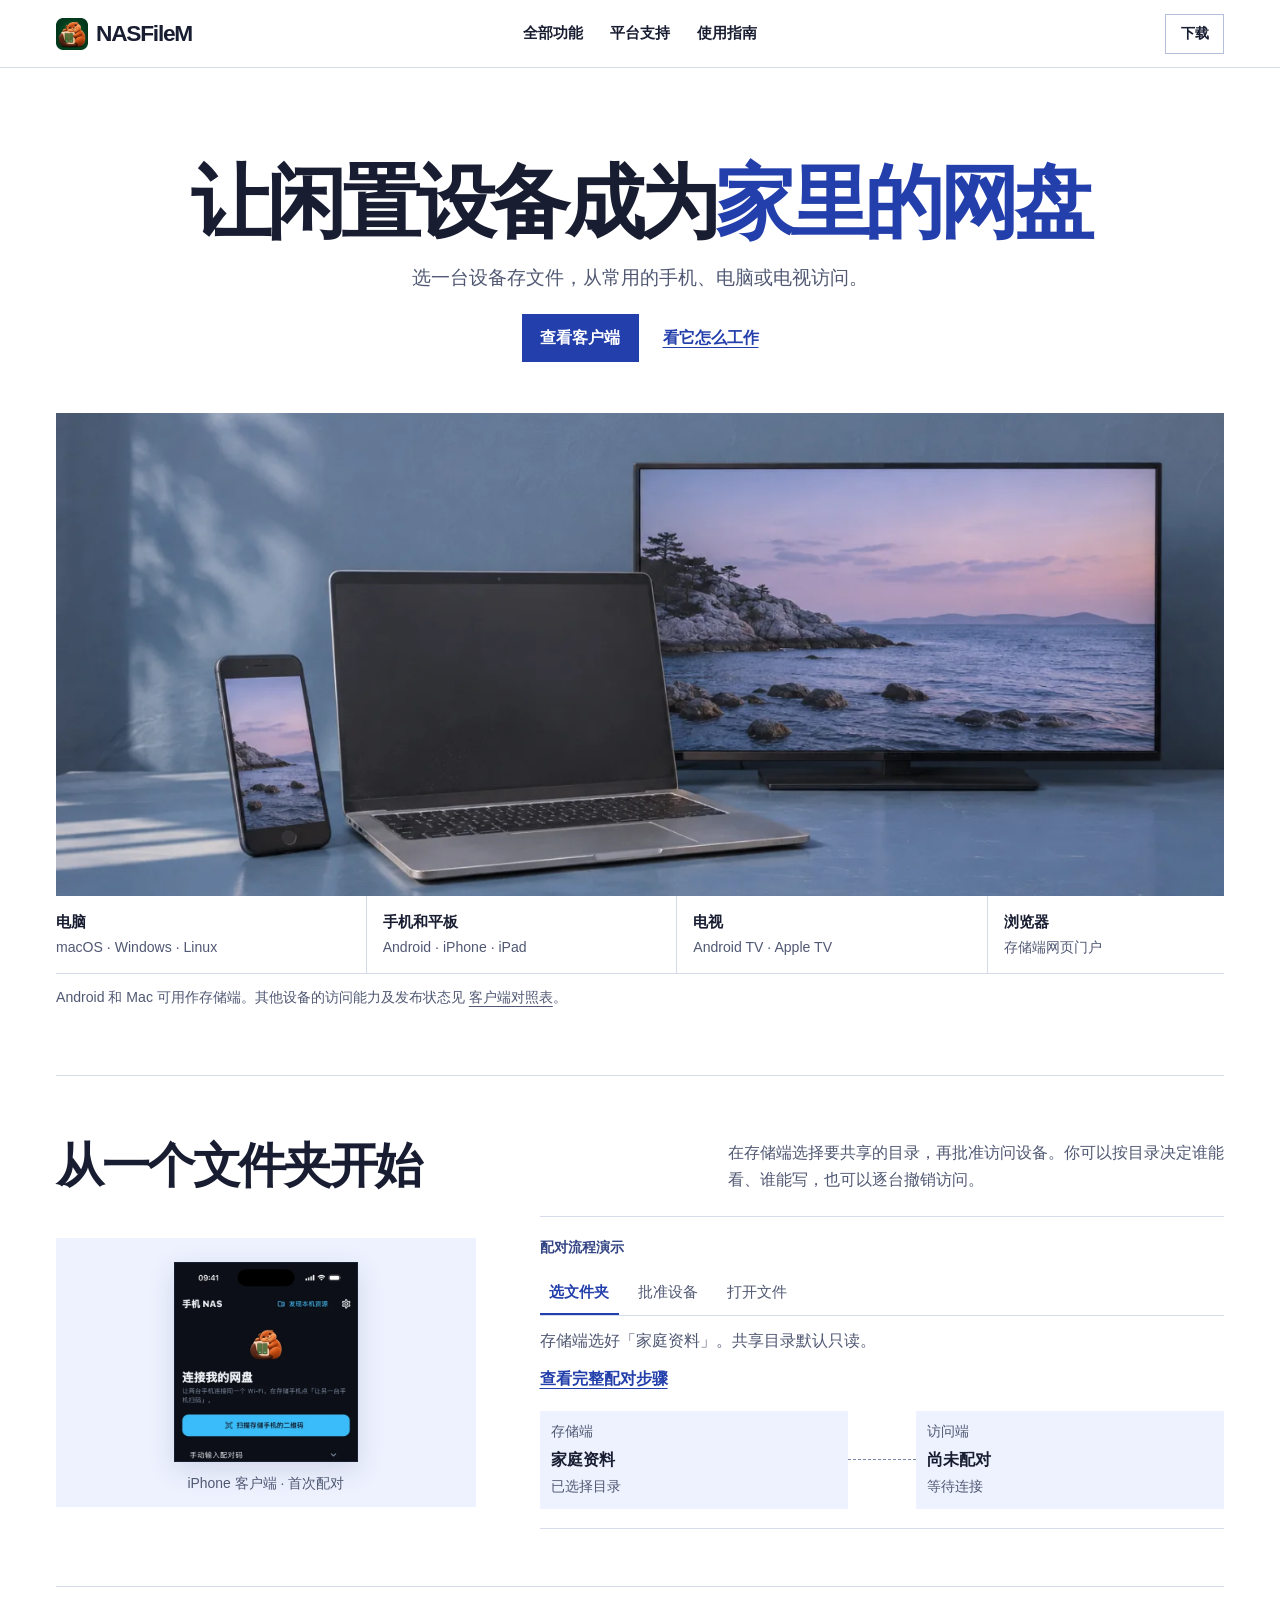
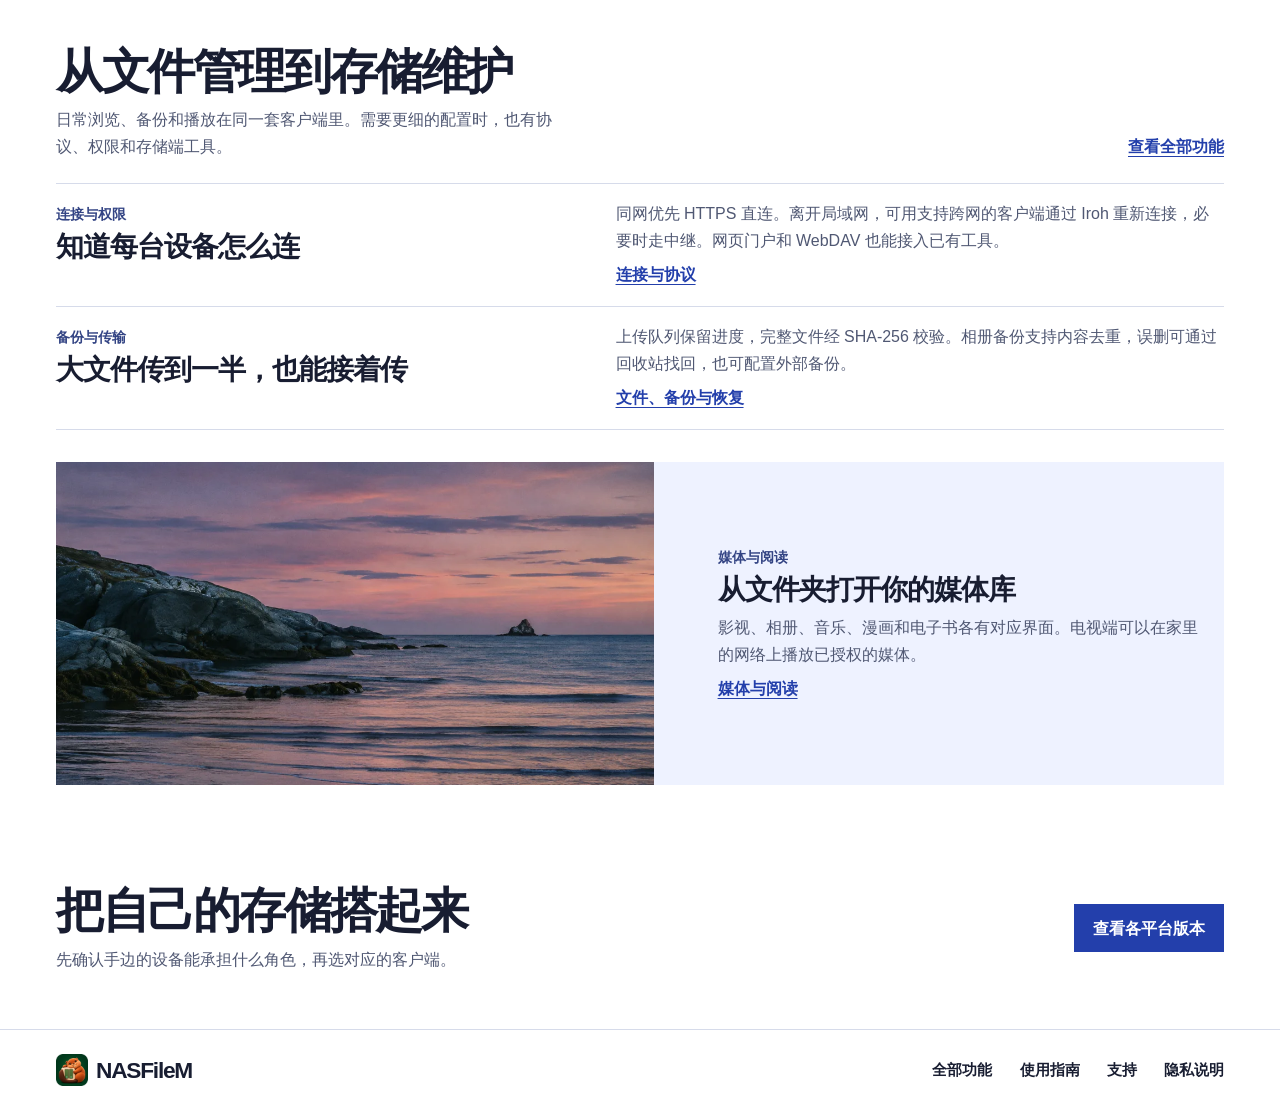
==== commit 087dc441: "Refine NASFileM typography and editorial imagery" ====
--- a/index.html
+++ b/index.html
@@ -3,7 +3,7 @@
 <head>
   <meta charset="utf-8">
   <meta name="viewport" content="width=device-width, initial-scale=1">
-  <meta name="theme-color" content="#f5f5ef">
+  <meta name="theme-color" content="#ffffff">
   <meta name="description" content="NASFileM 让闲置设备成为家里的网盘。支持手机、平板、电脑和电视客户端，提供文件访问、备份、媒体库和高级存储工具。">
   <meta property="og:type" content="website">
   <meta property="og:title" content="NASFileM · 让闲置设备成为家里的网盘">
@@ -27,40 +27,13 @@
 <main id="main">
   <section class="shell cover" aria-labelledby="hero-title">
     <div class="cover-heading">
-      <h1 id="hero-title">让闲置设备成为<br>家里的网盘</h1>
-      <div class="cover-intro">
-        <p>用自己的设备共享文件夹。从手机、电脑和电视访问文件、备份相册、播放媒体。</p>
-        <div class="actions"><a class="button primary" href="download/">查看客户端</a><a class="text-link" href="#pairing">看它怎么工作</a></div>
-      </div>
+      <h1 id="hero-title">让闲置设备成为<span>家里的网盘</span></h1>
+      <p>选一台设备存文件，从常用的手机、电脑或电视访问。</p>
+      <div class="actions"><a class="button primary" href="download/">查看客户端</a><a class="text-link" href="#pairing">看它怎么工作</a></div>
     </div>
 
     <figure class="device-figure" id="clients">
-      <div class="device-scene">
-        <div class="scene-desktop">
-          <div class="scene-screen">
-            <div class="scene-window-bar"><span>NASFileM</span><span>共享目录示意</span></div>
-            <div class="scene-window-body">
-              <div class="scene-sidebar"><span>我的存储</span><strong>家里的 NAS</strong><span>文件</span><span>媒体库</span></div>
-              <div class="scene-files">
-                <strong>家庭资料</strong>
-                <div class="scene-file"><i class="folder" aria-hidden="true"></i><span>相册备份</span></div>
-                <div class="scene-file"><i class="folder" aria-hidden="true"></i><span>电影与剧集</span></div>
-                <div class="scene-file"><i class="folder" aria-hidden="true"></i><span>电子书和文档</span></div>
-              </div>
-            </div>
-          </div>
-          <div class="desktop-foot" aria-hidden="true"></div>
-        </div>
-        <div class="scene-tv">
-          <div class="scene-tv-art">
-            <img src="assets/cinema.webp" width="576" height="424" alt="">
-            <span>媒体播放示意</span>
-          </div>
-          <div class="tv-feet" aria-hidden="true"></div>
-        </div>
-        <div class="scene-phone"><img src="assets/app-iphone.webp" width="480" height="522" alt="NASFileM iPhone 客户端的首次配对界面" fetchpriority="high"></div>
-        <img class="scene-beaver" src="assets/brand/beaver.webp" width="768" height="768" alt="">
-      </div>
+      <div class="device-scene"><img src="assets/devices-editorial.webp" width="1440" height="960" alt="照片风格的设备示意，手机、笔记本和电视摆在同一张蓝色桌面上" fetchpriority="high"></div>
       <figcaption class="platform-lineup">
         <div><strong>电脑</strong><span>macOS · Windows · Linux</span></div>
         <div><strong>手机和平板</strong><span>Android · iPhone · iPad</span></div>
@@ -76,21 +49,27 @@
       <h2 id="pairing-title">从一个文件夹开始</h2>
       <p>在存储端选择要共享的目录，再批准访问设备。你可以按目录决定谁能看、谁能写，也可以逐台撤销访问。</p>
     </div>
-    <div class="pairing-demo" data-pairing>
-      <div class="pairing-controls">
-        <p class="demo-caption">配对流程演示</p>
-        <div class="step-buttons" role="group" aria-label="选择配对步骤" hidden>
-          <button type="button" data-step="0" aria-pressed="true" aria-controls="pairing-state">选文件夹</button>
-          <button type="button" data-step="1" aria-pressed="false" aria-controls="pairing-state">批准设备</button>
-          <button type="button" data-step="2" aria-pressed="false" aria-controls="pairing-state">打开文件</button>
+    <div class="pairing-layout">
+      <figure class="pairing-photo">
+        <img src="assets/app-iphone.webp" width="480" height="522" alt="NASFileM 的 iPhone 客户端显示扫码和手动输入配对码" loading="lazy">
+        <figcaption>iPhone 客户端 · 首次配对</figcaption>
+      </figure>
+      <div class="pairing-demo" data-pairing>
+        <div class="pairing-controls">
+          <p class="demo-caption">配对流程演示</p>
+          <div class="step-buttons" role="group" aria-label="选择配对步骤" hidden>
+            <button type="button" data-step="0" aria-pressed="true" aria-controls="pairing-state">选文件夹</button>
+            <button type="button" data-step="1" aria-pressed="false" aria-controls="pairing-state">批准设备</button>
+            <button type="button" data-step="2" aria-pressed="false" aria-controls="pairing-state">打开文件</button>
+          </div>
+          <p id="pairing-state" aria-live="polite">存储端选好「家庭资料」。共享目录默认只读。</p>
+          <a class="text-link" href="guide/#pair">查看完整配对步骤</a>
         </div>
-        <p id="pairing-state" aria-live="polite">存储端选好「家庭资料」。共享目录默认只读。</p>
-        <a class="text-link" href="guide/#pair">查看完整配对步骤</a>
-      </div>
-      <div class="pairing-state">
-        <div class="pair-node"><span>存储端</span><strong>家庭资料</strong><small data-host-status>已选择目录</small></div>
-        <div class="pair-connection" aria-hidden="true"></div>
-        <div class="pair-node client"><span>访问端</span><strong data-client-title>尚未配对</strong><small data-client-status>等待连接</small></div>
+        <div class="pairing-state">
+          <div class="pair-node"><span>存储端</span><strong>家庭资料</strong><small data-host-status>已选择目录</small></div>
+          <div class="pair-connection" aria-hidden="true"></div>
+          <div class="pair-node client"><span>访问端</span><strong data-client-title>尚未配对</strong><small data-client-status>等待连接</small></div>
+        </div>
       </div>
     </div>
   </section>
@@ -109,11 +88,11 @@
         <div class="feature-label"><span>备份与传输</span><h3>大文件传到一半，也能接着传</h3></div>
         <div><p>上传队列保留进度，完整文件经 SHA-256 校验。相册备份支持内容去重，误删可通过回收站找回，也可配置外部备份。</p><a class="text-link" href="features/#data">文件、备份与恢复</a></div>
       </article>
-      <article class="feature-row">
-        <div class="feature-label"><span>媒体与阅读</span><h3>文件进了网盘，也能直接打开</h3></div>
-        <div><p>影视、相册、音乐和有声书、漫画、电子书与文档各有对应界面。电视端在局域网内播放已授权的媒体。</p><a class="text-link" href="features/#media">媒体与阅读</a></div>
-      </article>
     </div>
+    <article class="media-feature">
+      <img src="assets/media-editorial.webp" width="1080" height="720" alt="示例相册中的一张暮色海岸照片" loading="lazy">
+      <div class="feature-label"><span>媒体与阅读</span><h3>从文件夹打开你的媒体库</h3><p>影视、相册、音乐、漫画和电子书各有对应界面。电视端可以在家里的网络上播放已授权的媒体。</p><a class="text-link" href="features/#media">媒体与阅读</a></div>
+    </article>
   </section>
 
   <section class="shell explore" id="download" aria-labelledby="explore-title">
--- a/assets/site.css
+++ b/assets/site.css
@@ -1,13 +1,13 @@
 :root {
   color-scheme: light;
-  --paper: #f5f5ef;
+  --paper: #fff;
   --white: #fff;
-  --ink: #202b25;
-  --muted: #4d5c53;
-  --forest: #173e30;
-  --line: #cdd1c7;
-  --sand: #ebe8de;
-  --orange: #8f4126;
+  --ink: #181d31;
+  --muted: #505873;
+  --accent: #233fab;
+  --line: #d6dbea;
+  --blue-wash: #eef2ff;
+  --blue-text: #334484;
   --sans: -apple-system, BlinkMacSystemFont, "PingFang SC", "Noto Sans CJK SC", "Microsoft YaHei", sans-serif;
 }
 *, *::before, *::after { box-sizing: border-box; }
@@ -17,7 +17,7 @@
 img { display: block; max-width: 100%; }
 a { color: inherit; text-underline-offset: .25em; }
 button { font: inherit; }
-:focus-visible { outline: 3px solid #00744f; outline-offset: 4px; }
+:focus-visible { outline: 2px solid var(--accent); outline-offset: 4px; }
 h1, h2, h3, p { margin: 0; }
 h1, h2, h3 { line-height: 1.16; }
 h2 { font-size: clamp(1.8rem, 4vw, 3rem); letter-spacing: -.05em; }
@@ -31,54 +31,35 @@
 .header-inner { display: grid; grid-template-columns: 1fr auto 1fr; align-items: center; gap: 1rem; min-height: 4.2rem; }
 .header-inner > .button { justify-self: end; }
 .wordmark { display: inline-flex; align-items: center; gap: .5rem; justify-self: start; font-size: 1.42rem; font-weight: 780; letter-spacing: -.055em; line-height: 1; text-decoration: none; white-space: nowrap; }
-.wordmark img { flex: none; width: 2rem; height: 2rem; border-radius: .43rem; }
+.wordmark img { flex: none; width: 2rem; height: 2rem; border-radius: .23rem; }
 nav { display: flex; flex-wrap: wrap; gap: .75rem 1.7rem; }
 nav a { font-size: .92rem; font-weight: 620; text-decoration: none; }
 nav a:hover, nav a[aria-current="page"] { text-decoration: underline; }
-.button { display: inline-flex; justify-content: center; align-items: center; min-height: 3rem; padding: .6rem 1.12rem; border: 1px solid transparent; border-radius: .33rem; font-weight: 700; text-decoration: none; line-height: 1.34; }
+.button { display: inline-flex; justify-content: center; align-items: center; min-height: 3rem; padding: .6rem 1.12rem; border: 1px solid transparent; border-radius: 0; font-weight: 700; text-decoration: none; line-height: 1.34; }
 .button.small { min-height: 2.5rem; padding: .43rem .9rem; font-size: .9rem; }
-.primary { color: var(--white); background: var(--forest); }
-.primary:hover { background: #0c3023; }
-.outline { border-color: #a8b1a5; }
-.outline:hover { background: #e9ede3; }
-.text-link { display: inline-block; font-weight: 670; color: var(--forest); text-decoration-thickness: 1px; }
+.primary { color: var(--white); background: var(--accent); }
+.primary:hover { background: #182e8c; }
+.outline { border-color: #b5bfdc; }
+.outline:hover { background: var(--blue-wash); }
+.text-link { display: inline-block; font-weight: 670; color: var(--accent); text-decoration-thickness: 1px; }
 .text-link:hover { text-decoration-thickness: 2px; }
 .actions { display: flex; align-items: center; gap: .85rem 1.15rem; flex-wrap: wrap; }
 
-.cover { padding: clamp(2.9rem, 4.65vw, 4rem) 0 3.3rem; }
-.cover-heading { display: grid; grid-template-columns: 1.55fr 1fr; align-items: end; gap: 1.6rem; margin-bottom: 1.65rem; }
-.cover h1 { font-size: clamp(2.75rem, 6.2vw, 5.55rem); line-height: 1.06; letter-spacing: -.08em; font-weight: 770; }
-.cover-intro { max-width: 21rem; padding: .3rem 0 .28rem; }
-.cover-intro p { font-size: 1.1rem; line-height: 1.7; margin-bottom: 1rem; }
+.cover { padding: clamp(3.35rem, 7vw, 6rem) 0 4.05rem; }
+.cover-heading { text-align: center; margin-bottom: clamp(2.1rem, 4.2vw, 3.2rem); }
+.cover-heading .actions { justify-content: center; gap: 1rem 1.45rem; }
+.cover h1 { font-size: clamp(2.65rem, 6.25vw, 5.25rem); line-height: 1.12; letter-spacing: -.065em; font-weight: 720; }
+.cover h1 span { color: var(--accent); white-space: nowrap; }
+.cover-heading p { max-width: 37rem; margin: .9rem auto 1.3rem; font-size: clamp(1rem, 2vw, 1.19rem); }
 .device-figure { margin: 0; }
-.device-scene { isolation: isolate; position: relative; overflow: hidden; aspect-ratio: 3.45; background: #e8e9e1; border: 1px solid #d5d7cd; border-radius: .36rem; container-type: inline-size; }
-.device-scene::before { content: ""; position: absolute; inset: auto 5% 12% 5%; border-top: 1px solid #c9cec2; z-index: -1; }
-.scene-desktop { position: absolute; width: 54%; left: 11%; top: 13%; }
-.scene-screen { background: #f8f9f5; border: .78cqw solid #252c27; border-radius: .72cqw; overflow: hidden; box-shadow: 0 .55cqw 1.8cqw #171e1733; }
-.scene-window-bar { display: flex; justify-content: space-between; gap: .5rem; padding: .55cqw 1.1cqw; background: #f0f1eb; border-bottom: 1px solid #d9ddd3; font-size: 1.08cqw; font-weight: 750; }
-.scene-window-bar span:last-child { color: #4d5c53; font-weight: 520; }
-.scene-window-body { display: grid; grid-template-columns: 29% 1fr; min-height: 17cqw; }
-.scene-sidebar { display: flex; flex-direction: column; gap: .6cqw; background: #e9eee6; border-right: 1px solid #d9ddd3; padding: 1.3cqw 1cqw; font-size: 1.04cqw; color: #4e5c51; }
-.scene-sidebar strong { padding: .35cqw .4cqw; color: #153d2e; background: #d8e5d8; }
-.scene-files { padding: 1.3cqw 1.48cqw; }
-.scene-files > strong { display: block; font-size: 2cqw; margin-bottom: .65cqw; }
-.scene-file { display: flex; align-items: center; gap: .7cqw; padding: .45cqw 0; border-top: 1px solid #e0e3da; font-size: 1.12cqw; }
-.folder { width: 1.3cqw; height: .88cqw; border-radius: .12cqw; background: #a86440; }
-.desktop-foot { width: 17%; height: 2.05cqw; margin-inline: auto; border-bottom: .45cqw solid #414943; background: #535b54; border-radius: 0 0 .3cqw .3cqw; }
-.scene-phone { position: absolute; left: 7%; bottom: 8%; width: 10.2%; aspect-ratio: .49; background: #0d121a; padding: .48cqw; border: .28cqw solid #323b34; border-radius: 1.5cqw; box-shadow: 0 .5cqw 1.55cqw #171e1740; }
-.scene-phone img { width: 100%; height: auto; border-radius: 1.05cqw 1.05cqw 0 0; }
-.scene-tv { position: absolute; right: 7%; width: 36%; top: 27%; }
-.scene-tv-art { position: relative; border: .68cqw solid #252c27; border-radius: .35cqw; overflow: hidden; background: #181f1b; box-shadow: 0 .5cqw 1.8cqw #171e1733; }
-.scene-tv-art img { width: 100%; aspect-ratio: 1.95; height: auto; object-fit: cover; object-position: 50% 45%; }
-.scene-tv-art span { position: absolute; left: 1cqw; bottom: .8cqw; color: white; background: #19241d; padding: .15cqw .45cqw; font-size: 1.12cqw; font-weight: 700; }
-.tv-feet { width: 76%; height: .95cqw; margin-inline: auto; border-inline: .58cqw solid #39423a; }
-.scene-beaver { position: absolute; right: 3.3%; bottom: 5%; width: 10%; height: auto; filter: drop-shadow(0 .35cqw .35cqw #1a251f30); }
-.platform-lineup { display: grid; grid-template-columns: 1fr 1fr 1fr .76fr; margin-top: 1rem; border-block: 1px solid var(--line); }
-.platform-lineup div { padding: .68rem 1rem; border-right: 1px solid var(--line); }
+.device-scene { overflow: hidden; background: #a6b6e8; }
+.device-scene img { width: 100%; height: auto; aspect-ratio: 2.42; object-fit: cover; object-position: center 72%; }
+.platform-lineup { display: grid; grid-template-columns: 1fr 1fr 1fr .76fr; border-bottom: 1px solid var(--line); }
+.platform-lineup div { padding: .85rem 1rem; border-right: 1px solid var(--line); }
 .platform-lineup div:first-child { padding-left: 0; }
 .platform-lineup div:last-child { border-right: 0; }
 .platform-lineup strong, .platform-lineup span { display: block; }
-.platform-lineup strong { font-size: .95rem; }
+.platform-lineup strong { font-size: .94rem; }
 .platform-lineup span { color: var(--muted); font-size: .88rem; margin-top: .12rem; }
 .cover-note { margin-top: .75rem; font-size: .88rem; }
 
@@ -86,24 +67,31 @@
 .chapter-head { display: flex; align-items: end; justify-content: space-between; gap: .75rem 2rem; margin-bottom: 1.4rem; }
 .chapter-head p { max-width: 31rem; margin-top: .5rem; }
 .chapter-head > .text-link { flex: none; }
-.pairing-demo { display: grid; grid-template-columns: minmax(0,.86fr) minmax(0,1.14fr); background: var(--sand); border: 1px solid #d6d2c7; border-radius: .35rem; }
-.pairing-controls { padding: clamp(1.1rem, 3vw, 2rem); }
-.demo-caption { color: var(--orange); font-size: .88rem; font-weight: 700; margin-bottom: .8rem; }
-.step-buttons { display: flex; flex-wrap: wrap; gap: .35rem; margin-bottom: .8rem; }
-.step-buttons button { cursor: pointer; border: 1px solid #a9aa9f; padding: .35rem .57rem; color: var(--ink); background: transparent; border-radius: .25rem; min-height: 2.5rem; font-size: .88rem; }
-.step-buttons button[aria-pressed="true"] { color: white; background: var(--forest); border-color: var(--forest); }
+.pairing-layout { display: grid; grid-template-columns: minmax(12rem, .38fr) minmax(0, .62fr); gap: clamp(2rem, 5vw, 4.5rem); align-items: center; }
+.pairing-photo { margin: 0; background: var(--blue-wash); display: grid; justify-items: center; align-content: end; padding: 1.5rem 1rem .75rem; }
+.pairing-photo img { width: min(100%, 11.5rem); height: auto; border: 1px solid #182033; box-shadow: 0 8px 25px #27346625; }
+.pairing-photo figcaption { margin-top: .65rem; color: var(--muted); font-size: .87rem; }
+.pairing-demo { border-block: 1px solid var(--line); padding-block: 1.2rem; }
+.demo-caption { color: var(--blue-text); font-size: .88rem; font-weight: 700; margin-bottom: .75rem; }
+.step-buttons { display: flex; flex-wrap: wrap; gap: 0 .6rem; margin-bottom: .8rem; border-bottom: 1px solid var(--line); }
+.step-buttons button { cursor: pointer; border: 0; border-bottom: 2px solid transparent; color: var(--muted); background: transparent; padding: .45rem .6rem; min-height: 2.7rem; font-size: .93rem; }
+.step-buttons button[aria-pressed="true"] { color: var(--accent); border-bottom-color: var(--accent); font-weight: 700; }
 .pairing-controls > .text-link { margin-top: .7rem; }
-.pairing-state { display: grid; grid-template-columns: 1fr minmax(1.5rem,.22fr) 1fr; align-content: center; align-items: center; padding: 1.25rem; border-left: 1px solid #d6d2c7; }
-.pair-node { display: grid; gap: .2rem; background: var(--paper); border: 1px solid #adb8aa; border-radius: .25rem; min-height: 6.2rem; padding: .65rem .75rem; }
+.pairing-state { display: grid; grid-template-columns: 1fr minmax(1.5rem,.22fr) 1fr; align-items: center; margin-top: 1.15rem; }
+.pair-node { display: grid; gap: .18rem; background: var(--blue-wash); min-height: 5.6rem; padding: .62rem .72rem; }
 .pair-node span, .pair-node small { color: var(--muted); font-size: .86rem; }
-.pair-connection { border-top: 1px dashed #858c80; }
-.paired .pair-connection { border-top: 2px solid var(--forest); }
-.paired .client { border-color: var(--forest); }
+.pair-connection { border-top: 1px dashed #7a86a8; }
+.paired .pair-connection { border-top: 2px solid var(--accent); }
+.paired .client { box-shadow: inset 0 -2px var(--accent); }
 .feature-rows { border-top: 1px solid var(--line); }
 .feature-row { display: grid; grid-template-columns: .94fr 1.06fr; gap: 1.25rem; padding-block: 1.1rem; border-bottom: 1px solid var(--line); }
-.feature-label span { color: var(--orange); font-size: .88rem; font-weight: 650; }
+.feature-label span { color: var(--blue-text); font-size: .88rem; font-weight: 650; }
 .feature-label h3 { margin-top: .2rem; font-size: clamp(1.25rem, 2.6vw, 1.75rem); letter-spacing: -.035em; }
-.feature-row a { margin-top: .35rem; }
+.feature-row a, .media-feature a { margin-top: .45rem; }
+.media-feature { display: grid; grid-template-columns: 1.18fr 1fr; align-items: center; gap: clamp(1.35rem, 5vw, 4rem); margin-top: 2rem; background: var(--blue-wash); }
+.media-feature img { width: 100%; height: auto; aspect-ratio: 1.85; object-fit: cover; }
+.media-feature .feature-label { padding: 1.35rem 1.65rem 1.35rem 0; }
+.media-feature h3 { margin-bottom: .55rem; }
 .explore { display: flex; align-items: center; justify-content: space-between; flex-wrap: wrap; gap: 1.25rem; padding-block: 2.6rem 3.5rem; }
 .explore p { margin-top: .5rem; }
 
@@ -129,7 +117,7 @@
 .page-heading { padding: 3.4rem 0 1.65rem; }
 .page-heading p { color: var(--muted); }
 .page-index { display: flex; flex-wrap: wrap; gap: .45rem 1.3rem; margin-top: 1.12rem; }
-.page-index a { color: var(--forest); font-weight: 650; }
+.page-index a { color: var(--accent); font-weight: 650; }
 .catalog { padding-bottom: 3.7rem; }
 .catalog > section { display: grid; grid-template-columns: minmax(12rem, .65fr) minmax(0,1.35fr); gap: 1.4rem 2.4rem; padding: 1.55rem 0; border-top: 1px solid var(--line); }
 .catalog h2 { font-size: clamp(1.45rem, 3vw, 2.15rem); }
@@ -146,8 +134,8 @@
 .download-row p, .download-links { font-size: .93rem; }
 .download-row p span, .download-links > span { display: block; }
 .download-links { color: var(--muted); }
-.release-status { color: var(--orange); font-weight: 670; }
-.release-status.released { color: var(--forest); }
+.release-status { color: var(--blue-text); font-weight: 670; }
+.release-status.released { color: var(--accent); }
 .download-links .button, .download-links .store-badge { margin-top: .25rem; }
 .release-details { margin-top: .22rem; }
 .store-badge { display: inline-block; max-width: 100%; }
@@ -155,18 +143,13 @@
 
 @media (max-width: 48rem) {
   .shell { width: calc(100% - 2.6rem); }
-  .cover { padding-block: 2.55rem 2.55rem; }
-  .cover-heading { grid-template-columns: 1fr; align-items: start; gap: .8rem; margin-bottom: 1.4rem; }
-  .cover h1 { font-size: clamp(2.6rem, 8vw, 4.1rem); }
-  .cover-intro { max-width: 27rem; }
-  .device-scene { aspect-ratio: 2.37; }
-  .scene-desktop { top: 19%; }
-  .scene-tv { top: 35%; }
-  .scene-phone { bottom: 11%; width: 11.5%; }
+  .cover { padding-block: 3.1rem 2.7rem; }
+  .cover h1 { font-size: clamp(2.45rem, 7.8vw, 4rem); }
+  .cover h1 span { display: block; }
+  .device-scene img { aspect-ratio: 1.62; object-position: center; }
   .chapter-head { align-items: start; flex-direction: column; }
   .section { padding: 2.5rem 0; }
-  .pairing-demo { grid-template-columns: 1fr; }
-  .pairing-state { border-left: 0; border-top: 1px solid #d6d2c7; }
+  .pairing-layout { grid-template-columns: minmax(9rem, .35fr) minmax(0, .65fr); gap: 1.4rem; }
   .catalog > section { grid-template-columns: 1fr; gap: .65rem; }
 }
 @media (max-width: 36rem) {
@@ -174,7 +157,9 @@
   .header-inner { grid-template-columns: 1fr auto; padding: .7rem 0; gap: .6rem; }
   .header-inner > nav { grid-column: 1 / -1; grid-row: 2; gap: .5rem 1.15rem; }
   .cover h1 { letter-spacing: -.065em; }
-  .cover-intro p { font-size: 1rem; }
+  .pairing-layout, .media-feature { grid-template-columns: 1fr; }
+  .media-feature { gap: 0; }
+  .media-feature .feature-label { padding: 1.2rem; }
   .platform-lineup { grid-template-columns: 1fr 1fr; }
   .platform-lineup div { padding: .55rem .55rem .55rem 0; }
   .platform-lineup div:nth-child(even) { padding-left: .62rem; border-right: 0; }
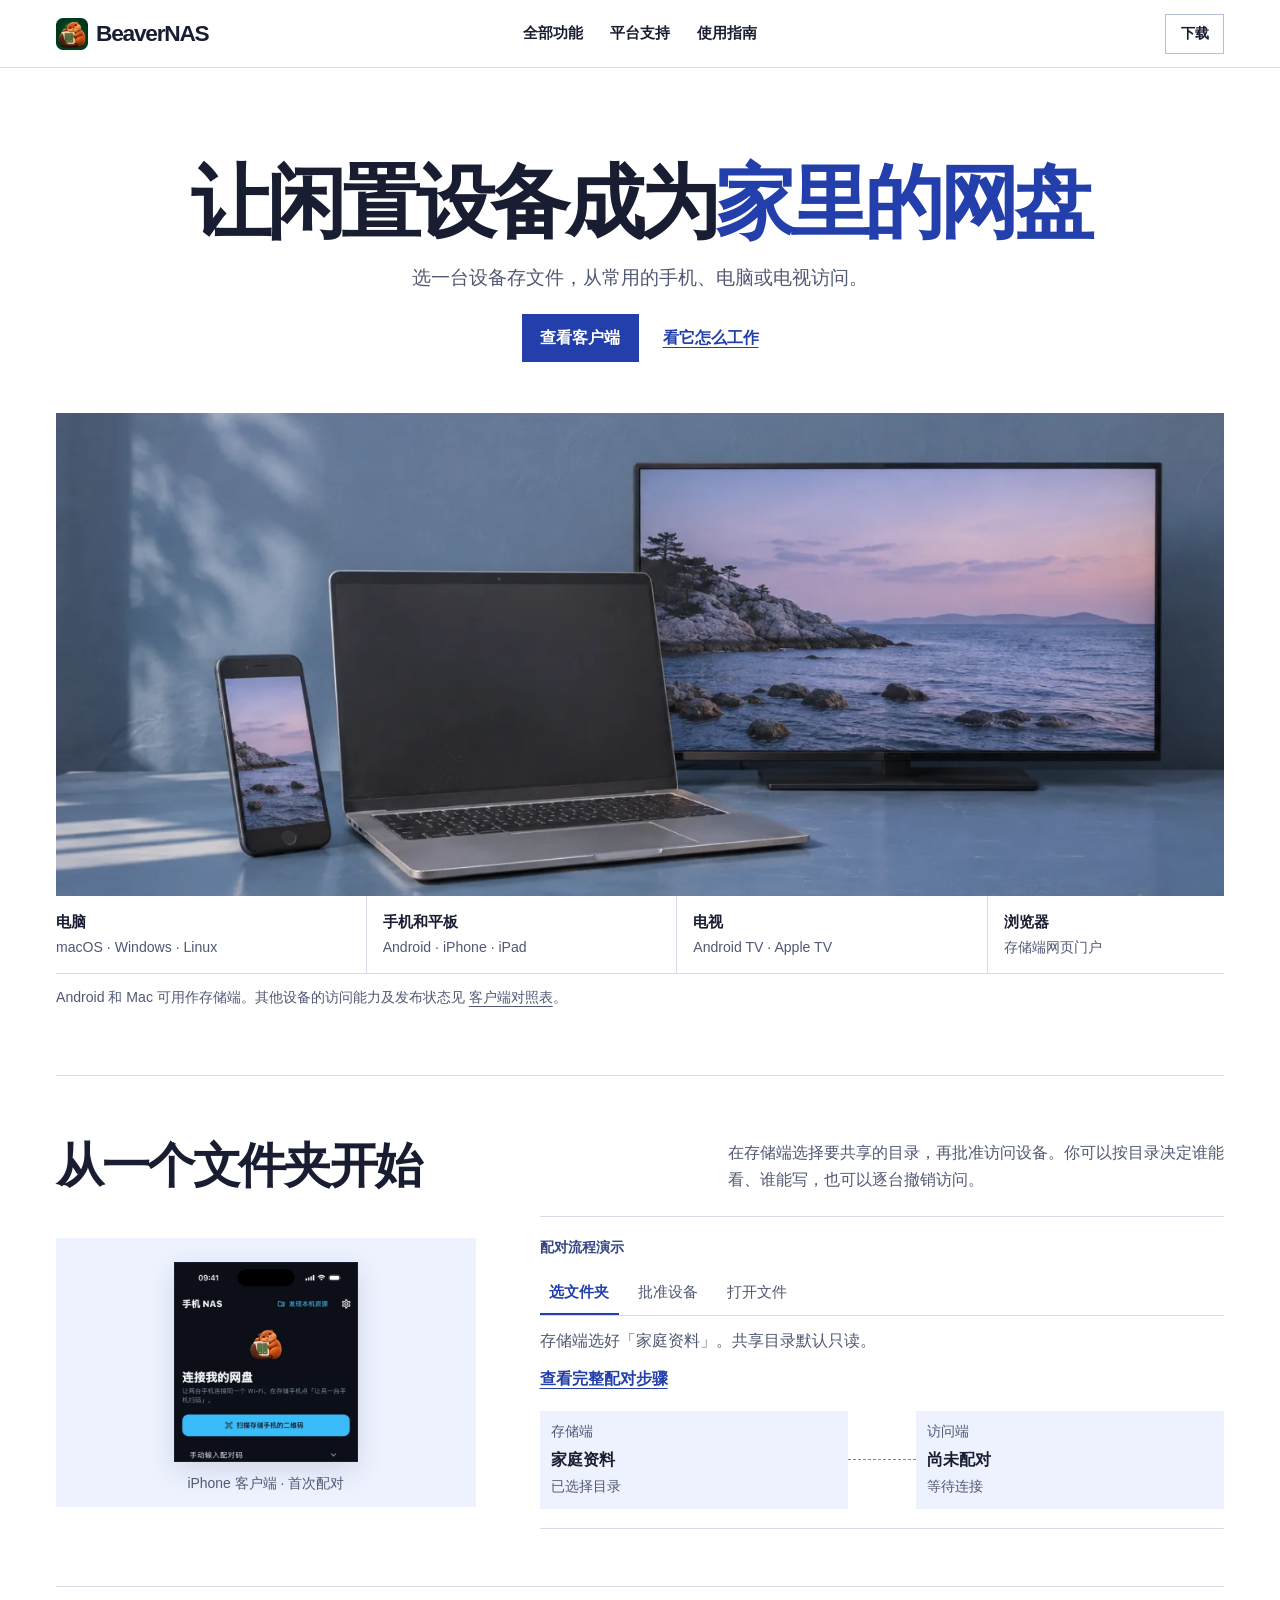
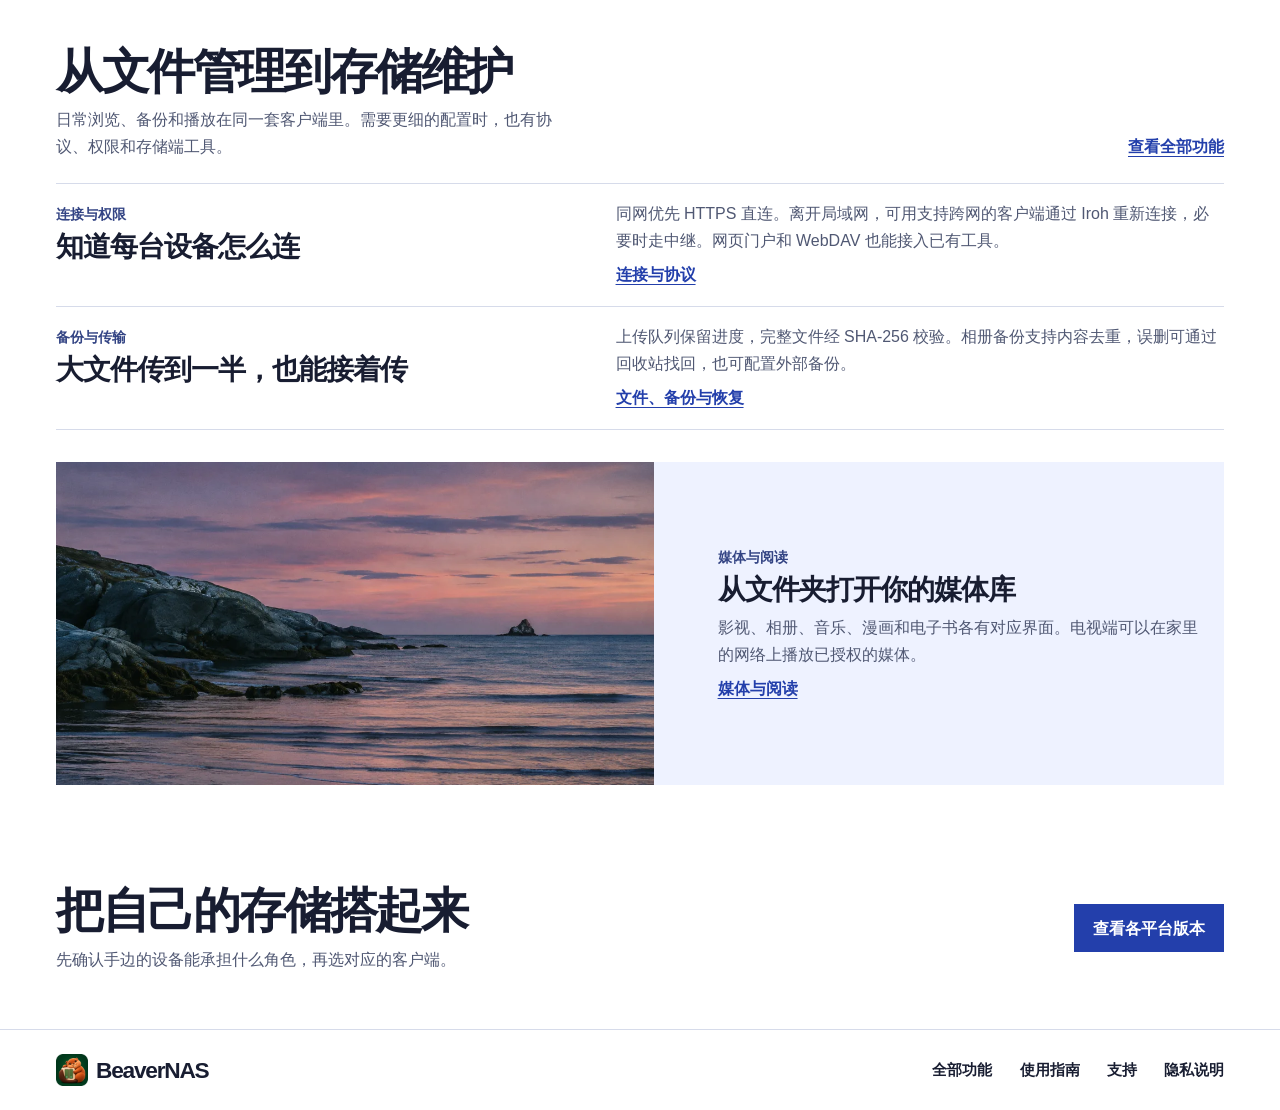
==== commit b593bd0b: "Prepare BeaverNAS downloads for versioned releases" ====
--- a/index.html
+++ b/index.html
@@ -4,12 +4,12 @@
   <meta charset="utf-8">
   <meta name="viewport" content="width=device-width, initial-scale=1">
   <meta name="theme-color" content="#ffffff">
-  <meta name="description" content="NASFileM 让闲置设备成为家里的网盘。支持手机、平板、电脑和电视客户端，提供文件访问、备份、媒体库和高级存储工具。">
+  <meta name="description" content="BeaverNAS 让闲置设备成为家里的网盘。支持手机、平板、电脑和电视客户端，提供文件访问、备份、媒体库和高级存储工具。">
   <meta property="og:type" content="website">
-  <meta property="og:title" content="NASFileM · 让闲置设备成为家里的网盘">
+  <meta property="og:title" content="BeaverNAS · 让闲置设备成为家里的网盘">
   <meta property="og:description" content="用自己的设备共享文件夹，在手机、电脑和电视上访问。">
   <meta property="og:image" content="https://longdabo.github.io/nasfilem-site/assets/brand/share-1200x630.png">
-  <title>NASFileM · 让闲置设备成为家里的网盘</title>
+  <title>BeaverNAS · 让闲置设备成为家里的网盘</title>
   <link rel="icon" href="assets/brand/favicon.ico">
   <link rel="apple-touch-icon" href="assets/brand/apple-touch-icon.png">
   <link rel="stylesheet" href="assets/site.css">
@@ -19,7 +19,7 @@
 <a class="skip" href="#main">跳到主要内容</a>
 <header class="site-header">
   <div class="shell header-inner">
-    <a class="wordmark" href="./" aria-label="NASFileM 首页"><img src="assets/brand/logo-96.png" alt="" width="32" height="32">NASFileM</a>
+    <a class="wordmark" href="./" aria-label="BeaverNAS 首页"><img src="assets/brand/logo-96.png" alt="" width="32" height="32">BeaverNAS</a>
     <nav aria-label="主导航"><a href="features/">全部功能</a><a href="#clients">平台支持</a><a href="guide/">使用指南</a></nav>
     <a class="button small outline" href="download/">下载</a>
   </div>
@@ -51,7 +51,7 @@
     </div>
     <div class="pairing-layout">
       <figure class="pairing-photo">
-        <img src="assets/app-iphone.webp" width="480" height="522" alt="NASFileM 的 iPhone 客户端显示扫码和手动输入配对码" loading="lazy">
+        <img src="assets/app-iphone.webp" width="480" height="522" alt="BeaverNAS 的 iPhone 客户端显示扫码和手动输入配对码" loading="lazy">
         <figcaption>iPhone 客户端 · 首次配对</figcaption>
       </figure>
       <div class="pairing-demo" data-pairing>
@@ -101,7 +101,7 @@
   </section>
 </main>
 <footer class="site-footer"><div class="shell footer-inner">
-  <a class="wordmark" href="./" aria-label="NASFileM 首页"><img src="assets/brand/logo-96.png" alt="" width="32" height="32">NASFileM</a>
+  <a class="wordmark" href="./" aria-label="BeaverNAS 首页"><img src="assets/brand/logo-96.png" alt="" width="32" height="32">BeaverNAS</a>
   <nav aria-label="页脚导航"><a href="features/">全部功能</a><a href="guide/">使用指南</a><a href="support/">支持</a><a href="privacy/">隐私说明</a></nav>
 </div></footer>
 </body>
--- a/assets/site.css
+++ b/assets/site.css
@@ -137,7 +137,10 @@
 .release-status { color: var(--blue-text); font-weight: 670; }
 .release-status.released { color: var(--accent); }
 .download-links .button, .download-links .store-badge { margin-top: .25rem; }
-.release-details { margin-top: .22rem; }
+.release-details { display: block; margin-top: .22rem; }
+.release-entry + .release-entry { margin-top: .65rem; }
+.release-entry summary { cursor: pointer; }
+.release-entry code { overflow-wrap: anywhere; }
 .store-badge { display: inline-block; max-width: 100%; }
 .store-badge img { width: auto; height: 2.5rem; object-fit: contain; }
 
